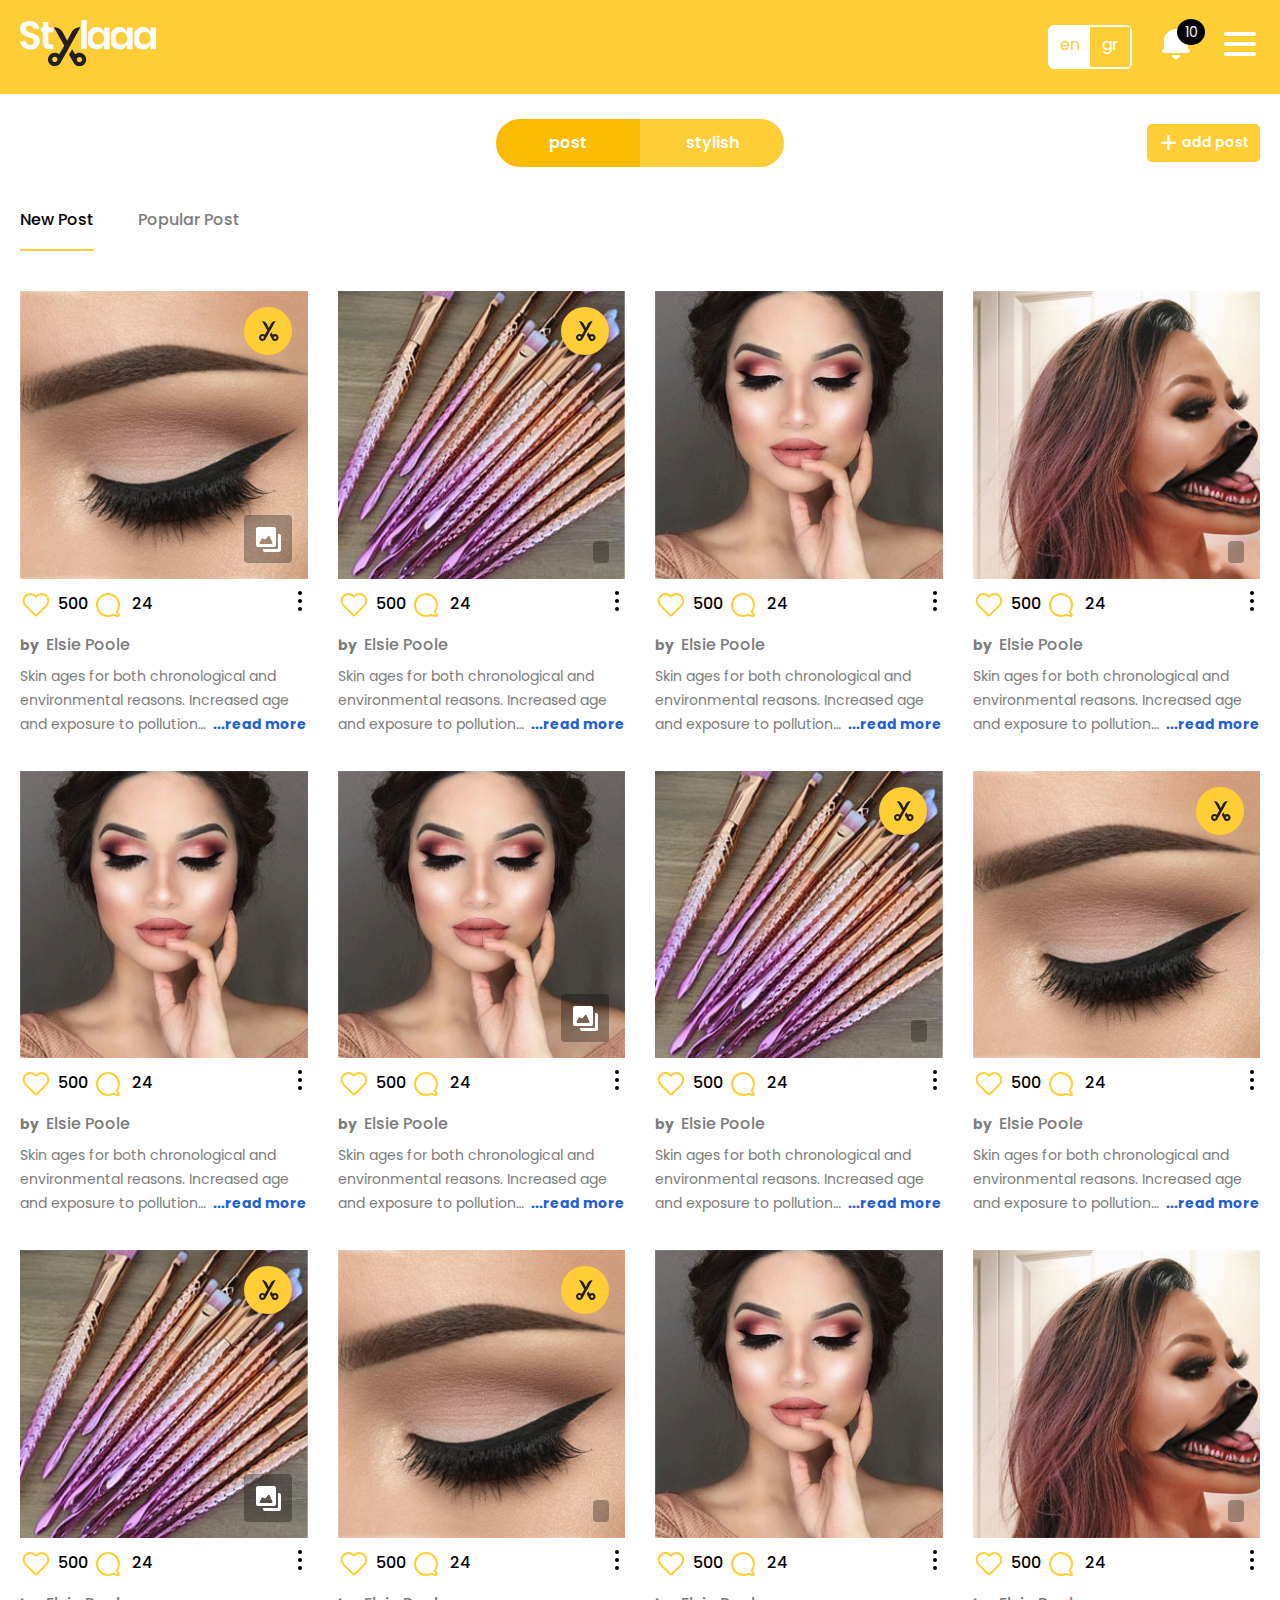
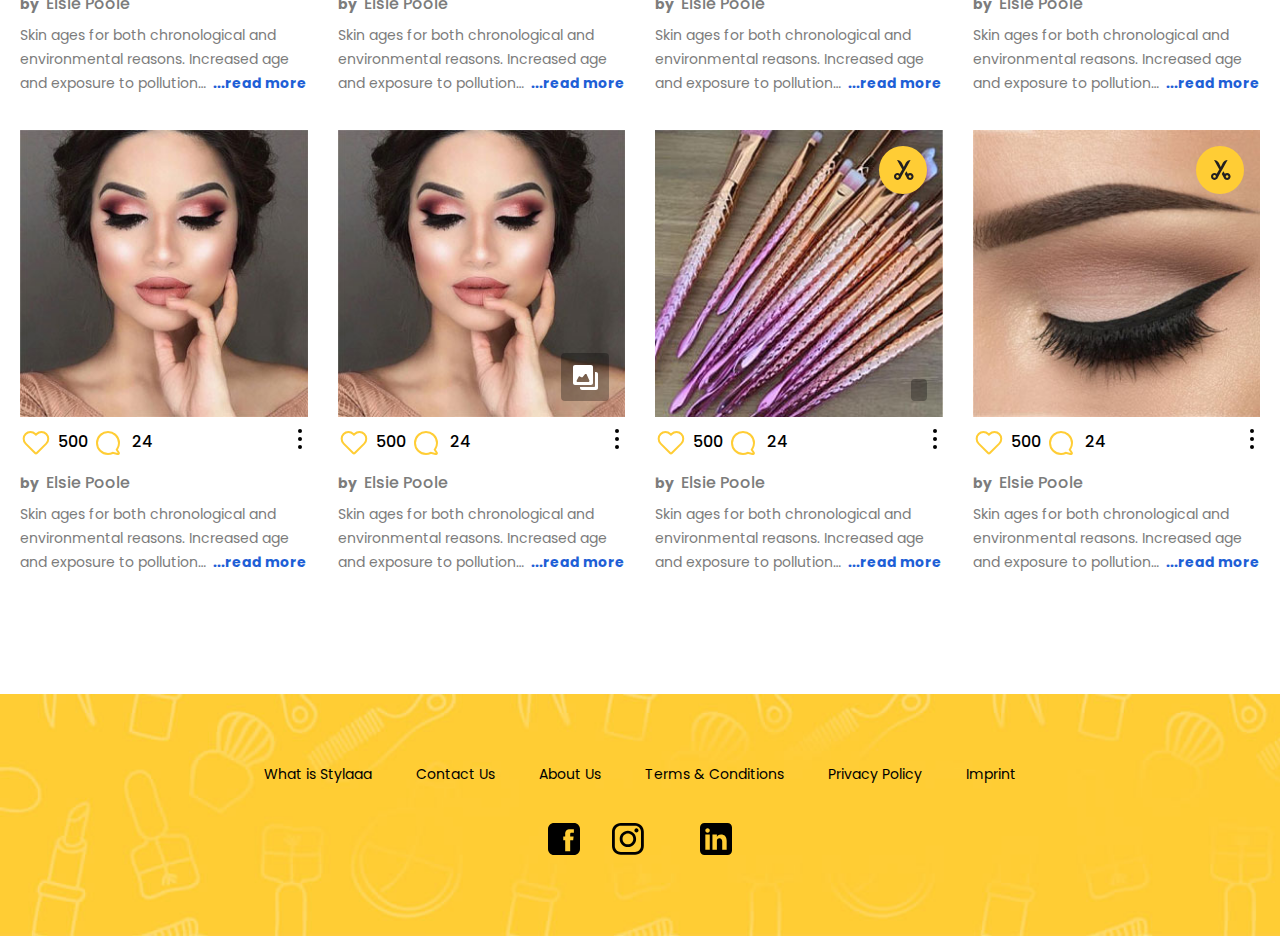
==== index.html @ 51ba3d13 "Add files via upload" ====
<!DOCTYPE html>
<html lang="en">
<head>
    <meta charset="UTF-8">
    <meta name="viewport" content="width=device-width, initial-scale=1.0">
    <link rel="icon" type="text/css" href="images/favicon.ico">
    <title>stylaa</title>
    <link rel="stylesheet" href="css/style.css">
</head>
<body>
    <!--header-section----------start -->
    <section class="header-section container">
        <div class="row">
            <div class="table">
                    <div class="logo">
                        <a href="" title="logo"><img src="images/logo.svg" alt=""/></a>
                    </div>
                <div class="header-center">
                    <a class="sh" href="javascript:void(0)" title="search"><img src="images/search.svg" alt=""></a>
                    <div class="header-hide">
                        <div class="search-hide">
                            <input  type="text" placeholder="beard">
                            <input class="click" type="submit" value="">
                            <a id="hide" href="javascript:void(0)"  title="close-white"><img src="images/close-white.svg" alt=""></a>
                             
                            <div class="header-popup">
                                <div class="header-space">
                                    <div class="table">
                                        <div class="table-cell">
                                            <div class="choose-service">
                                                <span>Choose Service</span>
                                            </div>
                                            <div class="check-box">
                                                <input type="checkbox" name="" id="face">
                                                <label id="face">face</label>
                                            </div> 
                                            <div class="check-box">
                                                <input type="checkbox" name="" id="hair">
                                                <label id="hair">hair</label>
                                            </div>
                                            <div class="check-box">
                                                <input type="checkbox" name="" id="hand">
                                                <label id="hand">hand</label>
                                            </div>
                                            <div class="check-box">
                                                <input type="checkbox" name="" id="fit">
                                                <label id="fit">fit</label>
                                            </div>
                                            <div class="check-box">
                                                <input type="checkbox" name="" id="body">
                                                <label id="body">body</label>
                                            </div>
                                        </div>
                                        <div class="table-cell">
                                            <div class="choice-btn">
                                                <a href="#" title="choice-btn">choice-btn</a>
                                            </div>
                                        </div>
                                    </div>
                                </div>
                                <div class="popup-tabing">
                                    <ul>
                                        <li><a href="#post" title="Posts">Posts</a></li>
                                        <li><a href="#style" title="Stylist">Stylist</a></li>
                                        <li><a href="#hastag" title="Hashtag">Hashtag</a></li>
                                    </ul>
                                </div>
                                <div class="post-tab">
                                    <div class="tabs">
                                        <div id="post" class="tab-content">
                                            <div class="post-box">
                                                <div class="post-bg">
                                                    <div class="table">
                                                        <div class="table-cell">
                                                            <img src="images/ps1.jpg" alt="">
                                                        </div>
                                                        <div class="table-cell">
                                                            <p>Skin ages for both chronological and environmental reasons. Increased age and exposure to pollution… <a title="view more">view more</a></p>
                                                            <h4>by <a>Elsie Poole</a></h4>
                                                        </div>
                                                    </div>
                                                </div>
                                                <div class="post-bg">
                                                    <div class="table">
                                                        <div class="table-cell">
                                                            <img src="images/ps2.jpg" alt="">
                                                        </div>
                                                        <div class="table-cell">
                                                            <p>Skin ages for both chronological and environmental reasons. Increased age and exposure to pollution… <a title="view more">view more</a></p>
                                                            <h4>by <a>Elsie Poole</a></h4>
                                                        </div>
                                                    </div>
                                                </div>
                                                <div class="post-bg">
                                                    <div class="table">
                                                        <div class="table-cell">
                                                            <img src="images/ps3.jpg" alt="">
                                                        </div>
                                                        <div class="table-cell">
                                                            <p>Skin ages for both chronological and environmental reasons. Increased age and exposure to pollution… <a title="view more">view more</a></p>
                                                            <h4>by <a>Elsie Poole</a></h4>
                                                        </div>
                                                    </div>
                                                </div>
                                                <div class="post-bg">
                                                    <div class="table">
                                                        <div class="table-cell">
                                                            <img src="images/ps4.jpg" alt="">
                                                        </div>
                                                        <div class="table-cell">
                                                            <p>Skin ages for both chronological and environmental reasons. Increased age and exposure to pollution… <a title="view more">view more</a></p>
                                                            <h4>by <a>Elsie Poole</a></h4>
                                                        </div>
                                                    </div>
                                                </div>
                                            </div>
                                        </div>
                                        <div id="style" class="tab-content">
                                            <div class="style-section">
                                                <div class="style-box">
                                                    <div class="table">
                                                        <div class="style-box-img">
                                                            <img src="images/mp1.png" alt="">
                                                        </div>
                                                        <div class="style-box-content">
                                                            <h5>Alta Curtis</h5>
                                                            <a href="#" title="@alta_cut">@alta_cut</a>
                                                        </div>
                                                    </div>
                                                </div>
                                                <div class="style-box">
                                                    <div class="table">
                                                        <div class="style-box-img">
                                                            <img src="images/mp1.png" alt="">
                                                        </div>
                                                        <div class="style-box-content">
                                                            <h5>Alta Curtis</h5>
                                                            <a href="#" title="@alta_cut">@alta_cut</a>
                                                        </div>
                                                    </div>
                                                </div>
                                                <div class="style-box">
                                                    <div class="table">
                                                        <div class="style-box-img">
                                                            <img src="images/mp1.png" alt="">
                                                        </div>
                                                        <div class="style-box-content">
                                                            <h5>Alta Curtis</h5>
                                                            <a href="#" title="@alta_cut">@alta_cut</a>
                                                        </div>
                                                    </div>
                                                </div>
                                                <div class="style-box">
                                                    <div class="table">
                                                        <div class="style-box-img">
                                                            <img src="images/mp1.png" alt="">
                                                        </div>
                                                        <div class="style-box-content">
                                                            <h5>Alta Curtis</h5>
                                                            <a href="#" title="@alta_cut">@alta_cut</a>
                                                        </div>
                                                    </div>
                                                </div>
                                                <div class="style-box">
                                                    <div class="table">
                                                        <div class="style-box-img">
                                                            <img src="images/mp1.png" alt="">
                                                        </div>
                                                        <div class="style-box-content">
                                                            <h5>Alta Curtis</h5>
                                                            <a href="#" title="@alta_cut">@alta_cut</a>
                                                        </div>
                                                    </div>
                                                </div>
                                            </div>
                                        </div>
                                        <div id="hastag" class="tab-content">
                                            <div class="hasteg-section">
                                                <div class="hastag-box">
                                                    <div class="table">
                                                        <div class="hastag-box-img">
                                                            <div class="hastag-border">
                                                                <div class="width">
                                                                    <img src="images/hastag.svg" alt="">
                                                                </div>
                                                            </div>
                                                        </div>
                                                        <div class="hastag-box-content">
                                                            <h5>#Beardlove</h5>
                                                            <h6>5875 Posts</h6>
                                                        </div>
                                                    </div>
                                                </div>
                                                <div class="hastag-box">
                                                    <div class="table">
                                                        <div class="hastag-box-img">
                                                            <div class="hastag-border">
                                                                <div class="width">
                                                                    <img src="images/hastag.svg" alt="">
                                                                </div>
                                                            </div>
                                                        </div>
                                                        <div class="hastag-box-content">
                                                            <h5>#Beardlove</h5>
                                                            <h6>5875 Posts</h6>
                                                        </div>
                                                    </div>
                                                </div>
                                                <div class="hastag-box">
                                                    <div class="table">
                                                        <div class="hastag-box-img">
                                                            <div class="hastag-border">
                                                                <div class="width">
                                                                    <img src="images/hastag.svg" alt="">
                                                                </div>
                                                            </div>
                                                        </div>
                                                        <div class="hastag-box-content">
                                                            <h5>#Beardlove</h5>
                                                            <h6>5875 Posts</h6>
                                                        </div>
                                                    </div>
                                                </div>
                                                <div class="hastag-box">
                                                    <div class="table">
                                                        <div class="hastag-box-img">
                                                            <div class="hastag-border">
                                                                <div class="width">
                                                                    <img src="images/hastag.svg" alt="">
                                                                </div>
                                                            </div>
                                                        </div>
                                                        <div class="hastag-box-content">
                                                            <h5>#Beardlove</h5>
                                                            <h6>5875 Posts</h6>
                                                        </div>
                                                    </div>
                                                </div>
                                                <div class="hastag-box">
                                                    <div class="table">
                                                        <div class="hastag-box-img">
                                                            <div class="hastag-border">
                                                                <div class="width">
                                                                    <img src="images/hastag.svg" alt="">
                                                                </div>
                                                            </div>
                                                        </div>
                                                        <div class="hastag-box-content">
                                                            <h5>#Beardlove</h5>
                                                            <h6>5875 Posts</h6>
                                                        </div>
                                                    </div>
                                                </div>
                                            </div>
                                        </div>
                                    </div>
                                </div>
                            </div>
                      

                    </div>
                </div>  
                 </div>
                <div class="header-right">
                    <div class="header-right-menu">
                        <ul>
                            <li><a href="#" title="en">en</a></li>
                            <li><a href="#" title="gr">gr</a></li>
                        </ul>
                    </div>
                    <div class="header-right-top">
                        <a href="#" title=""><img src="images/notification.svg" alt="">
                            <div class="notification">
                                <span>10</span>
                            </div>
                        </a>
                        <div class="notification-down">
                            <div class="notification-full">
                                <div class="table">
                                    <div class="table-cell">
                                        <div class="notification-bottom">
                                            <div class="table">
                                                <div class="table-cell">
                                                    <img src="images/mp1.png" alt="">
                                                </div>
                                                <div class="table-cell">
                                                    <p> <strong>anwarbenny</strong> started following you</p>
                                                    <h6>Yesterday</h6>
                                                </div>
                                            </div>
                                        </div>
                                    </div>
                                    <div class="table-cell left">
                                        <div class="btn">
                                            <a href="#" title="follow">follow</a>
                                        </div>
                                    </div>
                                </div>
                            </div>
                            <div class="notification-full">
                                <div class="table">
                                    <div class="table-cell">
                                        <div class="notification-bottom">
                                            <div class="table">
                                                <div class="table-cell">
                                                    <img src="images/mp2.png" alt="">
                                                </div>
                                                <div class="table-cell">
                                                    <p> <strong>KDennis</strong> started following you</p>
                                                    <h6>06 Apr 2018</h6>
                                                </div>
                                            </div>
                                        </div>
                                    </div>
                                    <div class="table-cell left">
                                        <img src="images/noty.jpg" alt="">
                                    </div>
                                </div>
                            </div>
                            <div class="notification-full">
                                <div class="table">
                                    <div class="table-cell">
                                        <div class="notification-bottom">
                                            <div class="table">
                                                <div class="table-cell">
                                                    <img src="images/mp1.png" alt="">
                                                </div>
                                                <div class="table-cell">
                                                    <p> <strong>jamesd </strong> started following you</p>
                                                    <h6>Yesterday</h6>
                                                </div>
                                            </div>
                                        </div>
                                    </div>
                                    <div class="table-cell left">
                                        <img src="images/noty.jpg" alt="">
                                    </div>
                                </div>
                            </div>
                            <div class="notification-full">
                                <div class="table">
                                    <div class="table-cell">
                                        <div class="notification-bottom">
                                            <div class="table">
                                                <div class="table-cell">
                                                    <img src="images/mp2.png" alt="">
                                                </div>
                                                <div class="table-cell">
                                                    <p> <strong>illeana</strong> started following you</p>
                                                    <h6>06 Apr 2018</h6>
                                                </div>
                                            </div>
                                        </div>
                                    </div>
                                    <div class="table-cell left">
                                        <div class="btn-following">
                                            <a href="#" title="following">following</a>
                                        </div>
                                    </div>
                                </div>
                            </div>
                            <div class="notification-full">
                                <div class="table">
                                    <div class="table-cell">
                                        <div class="notification-bottom">
                                            <div class="table">
                                                <div class="table-cell">
                                                    <img src="images/mp1.png" alt="">
                                                </div>
                                                <div class="table-cell">
                                                    <p> <strong>anwarbenny</strong> started following you</p>
                                                    <h6>Yesterday</h6>
                                                </div>
                                            </div>
                                        </div>
                                    </div>
                                    <div class="table-cell left">
                                        <div class="btn-following">
                                            <a class="rate" href="#" title="70%">70%</a>
                                        </div>
                                    </div>
                                </div>
                            </div>
                            <div class="notification-full">
                                <div class="table">
                                    <div class="table-cell">
                                        <div class="notification-bottom">
                                            <div class="table">
                                                <div class="table-cell">
                                                    <img src="images/mp1.png" alt="">
                                                </div>
                                                <div class="table-cell">
                                                    <p> <strong>anwarbenny</strong> started following you</p>
                                                    <h6>Yesterday</h6>
                                                </div>
                                            </div>
                                        </div>
                                    </div>
                                    <div class="table-cell left">
                                        <div class="btn-following">
                                            <a href="#" title="following">following</a>
                                        </div>
                                    </div>
                                </div>
                            </div>
                            <div class="notification-full">
                                <div class="table">
                                    <div class="table-cell">
                                        <div class="notification-bottom">
                                            <div class="table">
                                                <div class="table-cell">
                                                    <img src="images/mp1.png" alt="">
                                                </div>
                                                <div class="table-cell">
                                                    <p> <strong>anwarbenny</strong> started following you</p>
                                                    <h6>Yesterday</h6>
                                                </div>
                                            </div>
                                        </div>
                                    </div>
                                    <div class="table-cell left">
                                        <div class="btn-following">
                                            <a href="#" title="following">following</a>
                                        </div>
                                    </div>
                                </div>
                            </div>
                        </div>
                    </div>
                    <div class="header-right-bottom">
                        <a class="open" href="javascript:void(0)" title=""><img src="images/menu.svg" alt=""></a>
                        <div class="heder-right-menu">
                            <div class="max-menu">
                                <div class="mex-menu-sub">
                                    <a class="close" href="javascript:void(0)" title="close"><img src="images/close.svg" alt=""></a>
                                </div>
                                <div class="middle-sub-menu">
                                    <div class="middle-navigation">
                                        <ul>
                                            <li><a href="#" title="Home">Home</a></li>
                                            <li><a href="post.html" title="My Profile">My Profile</a></li>
                                            <li><a href="#" title="Logout">Logout</a></li>
                                        </ul>
                                    </div>
                                    <div class="middle-sub-loga">
                                        <a href="#" title="icon"><img src="images/facebook.svg" alt=""></a>
                                        <a href="#" title="icon"><img src="images/instagram.svg" alt=""></a>
                                        <a href="#" title="icon"><img src="images/youtube.svg" alt=""></a>
                                        <a href="#" title="icon"><img src="images/linkedin.svg" alt=""></a>
                                    </div>
                                </div>
                            </div>
                        </div>
                    </div>
                </div>
            </div>
        </div>
    </section>
    <!--header-section----------end -->

  <!--middle-section----------start -->
<section class="middle-section container">
    <div class="row">
        <div class="middle-top">
            <div class="middle-top-btn">
                <ul>
                    <li class="active"><a href="#middle1" title="post">post</a></li>
                    <li><a href="#middle2" title="stylish">stylish</a></li>
                </ul>
            </div>
            <div class="middle-top-right">
                <a href="javascript:void(0)" title="add post">add post</a>
            </div>
        </div>
        <div class="progess-1">
            <div id="middle1" class="tabcontent-1">
                <div class="middle-bottom">
                    <div class="middle-tab">
                        <ul>
                            <li class="active"><a href="#tab1" title="New Post">New Post</a></li>
                            <li><a href="#tab2" title="Popular Post">Popular Post</a></li>
                        </ul>
                    </div>
                </div>
                <div class="middle-box">
                    <div class="middle-mrg">
                        <div class="tabs">
                            <div id="tab1" class="first-tab">
                                <div class="middle-bg">
                                    <div class="middle-img">
                                        <img src="images/ps1.jpg" alt="">
                                        <a class="cut" href="#"><img src="images/logo-icon.svg" alt=""></a>
                                        <a class="cut-bottom" href="#"><img src="images/image.svg" alt=""></a>
                                    </div>
                                    <div class="middle-content">
                                        <a class="heart-left" href="#" title="500">500</a>
                                        <a class="heart-left2" href="#" title="24">24</a>
                                        <div class="more-link">
                                            <img src="images/more.svg" alt="">
                                            <div class="more-link-hide">
                                                <a href="#" title="edit">edit</a>
                                                <a href="#" title="delete">delete</a>
                                            </div>
                                        </div>
                                        <div class="middle-end">
                                            <h6>by <a href="#" title="Elsie Poole">Elsie Poole</a></h6>
                                            <div class="my-class">
                                                <div class="add-read-more show-less-content">
                                                    <p>Skin ages for both chronological and environmental reasons. Increased age and exposure to pollution…
                                                        <span class="second-section">
                                                            remaining essentially unchanged. It was popularised in the 1960s with the release of Letraset  Lorem Ipsum</span>
                                                            <span class="read-more" title="Click to Show More"> ...read more</span>
                                                            <span class="read-less" title="Click to Show Less"> read less</span>
                                                    </p>
                                                </div>
                                            </div>
                                        </div>
                                    </div>
                                </div>
                                <div class="middle-bg">
                                    <div class="middle-img">
                                        <img src="images/ps2.jpg" alt="">
                                        <a class="cut" href="#"><img src="images/logo-icon.svg" alt=""></a>
                                        <a class="cut-bottom" href="#"><img src="images/video.svg" alt=""></a>
                                    </div>
                                    <div class="middle-content">
                                        <a class="heart-left" href="#" title="500">500</a>
                                        <a class="heart-left2" href="#" title="24">24</a>
                                        <div class="more-link">
                                            <img src="images/more.svg" alt="">
                                            <div class="more-link-hide">
                                                <a href="#" title="edit">edit</a>
                                                <a href="#" title="delete">delete</a>
                                            </div>
                                        </div>
                                        <div class="middle-end">
                                            <h6>by <a href="#" title="Elsie Poole">Elsie Poole</a></h6>
                                            <div class="my-class">
                                                <div class="add-read-more show-less-content">
                                                    <p>Skin ages for both chronological and environmental reasons. Increased age and exposure to pollution…
                                                        <span class="second-section">
                                                            remaining essentially unchanged. It was popularised in the 1960s with the release of Letraset  Lorem Ipsum</span>
                                                            <span class="read-more" title="Click to Show More"> ...read more</span>
                                                            <span class="read-less" title="Click to Show Less"> read less</span>
                                                    </p>
                                                </div>
                                            </div>
                                        </div>
                                    </div>
                                </div>
                                <div class="middle-bg">
                                    <div class="middle-img">
                                        <img src="images/ps3.jpg" alt="">
                                    </div>
                                    <div class="middle-content">
                                        <a class="heart-left" href="#" title="500">500</a>
                                        <a class="heart-left2" href="#" title="24">24</a>
                                        <div class="more-link">
                                            <img src="images/more.svg" alt="">
                                            <div class="more-link-hide">
                                                <a href="#" title="edit">edit</a>
                                                <a href="#" title="delete">delete</a>
                                            </div>
                                        </div>
                                        <div class="middle-end">
                                            <h6>by <a href="#" title="Elsie Poole">Elsie Poole</a></h6>
                                            <div class="my-class">
                                                <div class="add-read-more show-less-content">
                                                    <p>Skin ages for both chronological and environmental reasons. Increased age and exposure to pollution…
                                                        <span class="second-section">
                                                            remaining essentially unchanged. It was popularised in the 1960s with the release of Letraset  Lorem Ipsum</span>
                                                            <span class="read-more" title="Click to Show More"> ...read more</span>
                                                            <span class="read-less" title="Click to Show Less"> read less</span>
                                                    </p>
                                                </div>
                                            </div>
                                        </div>
                                    </div>
                                </div>
                                <div class="middle-bg">
                                    <div class="middle-img">
                                        <img src="images/ps4.jpg" alt="">
                                        <a class="cut-bottom" href="#"><img src="images/video.svg" alt=""></a>
                                    </div>
                                    <div class="middle-content">
                                        <a class="heart-left" href="#" title="500">500</a>
                                        <a class="heart-left2" href="#" title="24">24</a>
                                        <div class="more-link">
                                            <img src="images/more.svg" alt="">
                                            <div class="more-link-hide">
                                                <a href="#" title="edit">edit</a>
                                                <a href="#" title="delete">delete</a>
                                            </div>
                                        </div>
                                        <div class="middle-end">
                                            <h6>by <a href="#" title="Elsie Poole">Elsie Poole</a></h6>
                                            <div class="my-class">
                                                <div class="add-read-more show-less-content">
                                                    <p>Skin ages for both chronological and environmental reasons. Increased age and exposure to pollution…
                                                        <span class="second-section">
                                                            remaining essentially unchanged. It was popularised in the 1960s with the release of Letraset  Lorem Ipsum</span>
                                                            <span class="read-more" title="Click to Show More"> ...read more</span>
                                                            <span class="read-less" title="Click to Show Less"> read less</span>
                                                    </p>
                                                </div>
                                            </div>
                                        </div>
                                    </div>
                                </div>
                                <div class="middle-bg">
                                    <div class="middle-img">
                                        <img src="images/ps3.jpg" alt="">
                                    </div>
                                    <div class="middle-content">
                                        <a class="heart-left" href="#" title="500">500</a>
                                        <a class="heart-left2" href="#" title="24">24</a>
                                        <div class="more-link">
                                            <img src="images/more.svg" alt="">
                                            <div class="more-link-hide">
                                                <a href="#" title="edit">edit</a>
                                                <a href="#" title="delete">delete</a>
                                            </div>
                                        </div>
                                        <div class="middle-end">
                                            <h6>by <a href="#" title="Elsie Poole">Elsie Poole</a></h6>
                                            <div class="my-class">
                                                <div class="add-read-more show-less-content">
                                                    <p>Skin ages for both chronological and environmental reasons. Increased age and exposure to pollution…
                                                        <span class="second-section">
                                                            remaining essentially unchanged. It was popularised in the 1960s with the release of Letraset  Lorem Ipsum</span>
                                                            <span class="read-more" title="Click to Show More"> ...read more</span>
                                                            <span class="read-less" title="Click to Show Less"> read less</span>
                                                    </p>
                                                </div>
                                            </div>
                                        </div>
                                    </div>
                                </div>
                                <div class="middle-bg">
                                    <div class="middle-img">
                                        <img src="images/ps3.jpg" alt="">
                                        <a class="cut-bottom" href="#"><img src="images/image.svg" alt=""></a>
                                    </div>
                                    <div class="middle-content">
                                        <a class="heart-left" href="#" title="500">500</a>
                                        <a class="heart-left2" href="#" title="24">24</a>
                                        <div class="more-link">
                                            <img src="images/more.svg" alt="">
                                            <div class="more-link-hide">
                                                <a href="#" title="edit">edit</a>
                                                <a href="#" title="delete">delete</a>
                                            </div>
                                        </div>
                                        <div class="middle-end">
                                            <h6>by <a href="#" title="Elsie Poole">Elsie Poole</a></h6>
                                            <div class="my-class">
                                                <div class="add-read-more show-less-content">
                                                    <p>Skin ages for both chronological and environmental reasons. Increased age and exposure to pollution…
                                                        <span class="second-section">
                                                            remaining essentially unchanged. It was popularised in the 1960s with the release of Letraset  Lorem Ipsum</span>
                                                            <span class="read-more" title="Click to Show More"> ...read more</span>
                                                            <span class="read-less" title="Click to Show Less"> read less</span>
                                                    </p>
                                                </div>
                                            </div>
                                        </div>
                                    </div>
                                </div>
                                <div class="middle-bg">
                                    <div class="middle-img">
                                        <img src="images/ps2.jpg" alt="">
                                        <a class="cut" href="#"><img src="images/logo-icon.svg" alt=""></a>
                                        <a class="cut-bottom" href="#"><img src="images/video.svg" alt=""></a>
                                    </div>
                                    <div class="middle-content">
                                        <a class="heart-left" href="#" title="500">500</a>
                                        <a class="heart-left2" href="#" title="24">24</a>
                                        <div class="more-link">
                                            <img src="images/more.svg" alt="">
                                            <div class="more-link-hide">
                                                <a href="#" title="edit">edit</a>
                                                <a href="#" title="delete">delete</a>
                                            </div>
                                        </div>
                                        <div class="middle-end">
                                            <h6>by <a href="#" title="Elsie Poole">Elsie Poole</a></h6>
                                            <div class="my-class">
                                                <div class="add-read-more show-less-content">
                                                    <p>Skin ages for both chronological and environmental reasons. Increased age and exposure to pollution…
                                                        <span class="second-section">
                                                            remaining essentially unchanged. It was popularised in the 1960s with the release of Letraset  Lorem Ipsum</span>
                                                            <span class="read-more" title="Click to Show More"> ...read more</span>
                                                            <span class="read-less" title="Click to Show Less"> read less</span>
                                                    </p>
                                                </div>
                                            </div>
                                        </div>
                                    </div>
                                </div>
                                <div class="middle-bg">
                                    <div class="middle-img">
                                        <img src="images/ps1.jpg" alt="">
                                        <a class="cut" href="#"><img src="images/logo-icon.svg" alt=""></a>
                                    </div>
                                    <div class="middle-content">
                                        <a class="heart-left" href="#" title="500">500</a>
                                        <a class="heart-left2" href="#" title="24">24</a>
                                        <div class="more-link">
                                            <img src="images/more.svg" alt="">
                                            <div class="more-link-hide">
                                                <a href="#" title="edit">edit</a>
                                                <a href="#" title="delete">delete</a>
                                            </div>
                                        </div>
                                        <div class="middle-end">
                                            <h6>by <a href="#" title="Elsie Poole">Elsie Poole</a></h6>
                                            <div class="my-class">
                                                <div class="add-read-more show-less-content">
                                                    <p>Skin ages for both chronological and environmental reasons. Increased age and exposure to pollution…
                                                        <span class="second-section">
                                                            remaining essentially unchanged. It was popularised in the 1960s with the release of Letraset  Lorem Ipsum</span>
                                                            <span class="read-more" title="Click to Show More"> ...read more</span>
                                                            <span class="read-less" title="Click to Show Less"> read less</span>
                                                    </p>
                                                </div>
                                            </div>
                                        </div>
                                    </div>
                                </div>
                            </div>
                            <div id="tab2" class="first-tab">
                                <div class="middle-bg">
                                    <div class="middle-img">
                                        <img src="images/ps2.jpg" alt="">
                                        <a class="cut" href="#"><img src="images/logo-icon.svg" alt=""></a>
                                        <a class="cut-bottom" href="#"><img src="images/image.svg" alt=""></a>
                                    </div>
                                    <div class="middle-content">
                                        <a class="heart-left" href="#" title="500">500</a>
                                        <a class="heart-left2" href="#" title="24">24</a>
                                        <div class="more-link">
                                            <img src="images/more.svg" alt="">
                                            <div class="more-link-hide">
                                                <a href="#" title="edit">edit</a>
                                                <a href="#" title="delete">delete</a>
                                            </div>
                                        </div>
                                        <div class="middle-end">
                                            <h6>by <a href="#" title="Elsie Poole">Elsie Poole</a></h6>
                                            <div class="my-class">
                                                <div class="add-read-more show-less-content">
                                                    <p>Skin ages for both chronological and environmental reasons. Increased age and exposure to pollution…
                                                        <span class="second-section">
                                                            remaining essentially unchanged. It was popularised in the 1960s with the release of Letraset  Lorem Ipsum</span>
                                                            <span class="read-more" title="Click to Show More"> ...read more</span>
                                                            <span class="read-less" title="Click to Show Less"> read less</span>
                                                    </p>
                                                </div>
                                            </div>
                                        </div>
                                    </div>
                                </div>
                                <div class="middle-bg">
                                    <div class="middle-img">
                                        <img src="images/ps1.jpg" alt="">
                                        <a class="cut" href="#"><img src="images/logo-icon.svg" alt=""></a>
                                        <a class="cut-bottom" href="#"><img src="images/video.svg" alt=""></a>
                                    </div>
                                    <div class="middle-content">
                                        <a class="heart-left" href="#" title="500">500</a>
                                        <a class="heart-left2" href="#" title="24">24</a>
                                        <div class="more-link">
                                            <img src="images/more.svg" alt="">
                                            <div class="more-link-hide">
                                                <a href="#" title="edit">edit</a>
                                                <a href="#" title="delete">delete</a>
                                            </div>
                                        </div>
                                        <div class="middle-end">
                                            <h6>by <a href="#" title="Elsie Poole">Elsie Poole</a></h6>
                                            <div class="my-class">
                                                <div class="add-read-more show-less-content">
                                                    <p>Skin ages for both chronological and environmental reasons. Increased age and exposure to pollution…
                                                        <span class="second-section">
                                                            remaining essentially unchanged. It was popularised in the 1960s with the release of Letraset  Lorem Ipsum</span>
                                                            <span class="read-more" title="Click to Show More"> ...read more</span>
                                                            <span class="read-less" title="Click to Show Less"> read less</span>
                                                    </p>
                                                </div>
                                            </div>
                                        </div>
                                    </div>
                                </div>
                                <div class="middle-bg">
                                    <div class="middle-img">
                                        <img src="images/ps3.jpg" alt="">
                                    </div>
                                    <div class="middle-content">
                                        <a class="heart-left" href="#" title="500">500</a>
                                        <a class="heart-left2" href="#" title="24">24</a>
                                        <div class="more-link">
                                            <img src="images/more.svg" alt="">
                                            <div class="more-link-hide">
                                                <a href="#" title="edit">edit</a>
                                                <a href="#" title="delete">delete</a>
                                            </div>
                                        </div>
                                        <div class="middle-end">
                                            <h6>by <a href="#" title="Elsie Poole">Elsie Poole</a></h6>
                                            <div class="my-class">
                                                <div class="add-read-more show-less-content">
                                                    <p>Skin ages for both chronological and environmental reasons. Increased age and exposure to pollution…
                                                        <span class="second-section">
                                                            remaining essentially unchanged. It was popularised in the 1960s with the release of Letraset  Lorem Ipsum</span>
                                                            <span class="read-more" title="Click to Show More"> ...read more</span>
                                                            <span class="read-less" title="Click to Show Less"> read less</span>
                                                    </p>
                                                </div>
                                            </div>
                                        </div>
                                    </div>
                                </div>
                                <div class="middle-bg">
                                    <div class="middle-img">
                                        <img src="images/ps4.jpg" alt="">
                                        <a class="cut-bottom" href="#"><img src="images/video.svg" alt=""></a>
                                    </div>
                                    <div class="middle-content">
                                        <a class="heart-left" href="#" title="500">500</a>
                                        <a class="heart-left2" href="#" title="24">24</a>
                                        <div class="more-link">
                                            <img src="images/more.svg" alt="">
                                            <div class="more-link-hide">
                                                <a href="#" title="edit">edit</a>
                                                <a href="#" title="delete">delete</a>
                                            </div>
                                        </div>
                                        <div class="middle-end">
                                            <h6>by <a href="#" title="Elsie Poole">Elsie Poole</a></h6>
                                            <div class="my-class">
                                                <div class="add-read-more show-less-content">
                                                    <p>Skin ages for both chronological and environmental reasons. Increased age and exposure to pollution…
                                                        <span class="second-section">
                                                            remaining essentially unchanged. It was popularised in the 1960s with the release of Letraset  Lorem Ipsum</span>
                                                            <span class="read-more" title="Click to Show More"> ...read more</span>
                                                            <span class="read-less" title="Click to Show Less"> read less</span>
                                                    </p>
                                                </div>
                                            </div>
                                        </div>
                                    </div>
                                </div>
                                <div class="middle-bg">
                                    <div class="middle-img">
                                        <img src="images/ps3.jpg" alt="">
                                    </div>
                                    <div class="middle-content">
                                        <a class="heart-left" href="#" title="500">500</a>
                                        <a class="heart-left2" href="#" title="24">24</a>
                                        <div class="more-link">
                                            <img src="images/more.svg" alt="">
                                            <div class="more-link-hide">
                                                <a href="#" title="edit">edit</a>
                                                <a href="#" title="delete">delete</a>
                                            </div>
                                        </div>
                                        <div class="middle-end">
                                            <h6>by <a href="#" title="Elsie Poole">Elsie Poole</a></h6>
                                            <div class="my-class">
                                                <div class="add-read-more show-less-content">
                                                    <p>Skin ages for both chronological and environmental reasons. Increased age and exposure to pollution…
                                                        <span class="second-section">
                                                            remaining essentially unchanged. It was popularised in the 1960s with the release of Letraset  Lorem Ipsum</span>
                                                            <span class="read-more" title="Click to Show More"> ...read more</span>
                                                            <span class="read-less" title="Click to Show Less"> read less</span>
                                                    </p>
                                                </div>
                                            </div>
                                        </div>
                                    </div>
                                </div>
                                <div class="middle-bg">
                                    <div class="middle-img">
                                        <img src="images/ps3.jpg" alt="">
                                        <a class="cut-bottom" href="#"><img src="images/image.svg" alt=""></a>
                                    </div>
                                    <div class="middle-content">
                                        <a class="heart-left" href="#" title="500">500</a>
                                        <a class="heart-left2" href="#" title="24">24</a>
                                        <div class="more-link">
                                            <img src="images/more.svg" alt="">
                                            <div class="more-link-hide">
                                                <a href="#" title="edit">edit</a>
                                                <a href="#" title="delete">delete</a>
                                            </div>
                                        </div>
                                        <div class="middle-end">
                                            <h6>by <a href="#" title="Elsie Poole">Elsie Poole</a></h6>
                                            <div class="my-class">
                                                <div class="add-read-more show-less-content">
                                                    <p>Skin ages for both chronological and environmental reasons. Increased age and exposure to pollution…
                                                        <span class="second-section">
                                                            remaining essentially unchanged. It was popularised in the 1960s with the release of Letraset  Lorem Ipsum</span>
                                                            <span class="read-more" title="Click to Show More"> ...read more</span>
                                                            <span class="read-less" title="Click to Show Less"> read less</span>
                                                    </p>
                                                </div>
                                            </div>
                                        </div>
                                    </div>
                                </div>
                                <div class="middle-bg">
                                    <div class="middle-img">
                                        <img src="images/ps2.jpg" alt="">
                                        <a class="cut" href="#"><img src="images/logo-icon.svg" alt=""></a>
                                        <a class="cut-bottom" href="#"><img src="images/video.svg" alt=""></a>
                                    </div>
                                    <div class="middle-content">
                                        <a class="heart-left" href="#" title="500">500</a>
                                        <a class="heart-left2" href="#" title="24">24</a>
                                        <div class="more-link">
                                            <img src="images/more.svg" alt="">
                                            <div class="more-link-hide">
                                                <a href="#" title="edit">edit</a>
                                                <a href="#" title="delete">delete</a>
                                            </div>
                                        </div>
                                        <div class="middle-end">
                                            <h6>by <a href="#" title="Elsie Poole">Elsie Poole</a></h6>
                                            <div class="my-class">
                                                <div class="add-read-more show-less-content">
                                                    <p>Skin ages for both chronological and environmental reasons. Increased age and exposure to pollution…
                                                        <span class="second-section">
                                                            remaining essentially unchanged. It was popularised in the 1960s with the release of Letraset  Lorem Ipsum</span>
                                                            <span class="read-more" title="Click to Show More"> ...read more</span>
                                                            <span class="read-less" title="Click to Show Less"> read less</span>
                                                    </p>
                                                </div>
                                            </div>
                                        </div>
                                    </div>
                                </div>
                                <div class="middle-bg">
                                    <div class="middle-img">
                                        <img src="images/ps1.jpg" alt="">
                                        <a class="cut" href="#"><img src="images/logo-icon.svg" alt=""></a>
                                    </div>
                                    <div class="middle-content">
                                        <a class="heart-left" href="#" title="500">500</a>
                                        <a class="heart-left2" href="#" title="24">24</a>
                                        <div class="more-link">
                                            <img src="images/more.svg" alt="">
                                            <div class="more-link-hide">
                                                <a href="#" title="edit">edit</a>
                                                <a href="#" title="delete">delete</a>
                                            </div>
                                        </div>
                                        <div class="middle-end">
                                            <h6>by <a href="#" title="Elsie Poole">Elsie Poole</a></h6>
                                            <div class="my-class">
                                                <div class="add-read-more show-less-content">
                                                    <p>Skin ages for both chronological and environmental reasons. Increased age and exposure to pollution…
                                                        <span class="second-section">
                                                            remaining essentially unchanged. It was popularised in the 1960s with the release of Letraset  Lorem Ipsum</span>
                                                            <span class="read-more" title="Click to Show More"> ...read more</span>
                                                            <span class="read-less" title="Click to Show Less"> read less</span>
                                                    </p>
                                                </div>
                                            </div>
                                        </div>
                                    </div>
                                </div>
                            </div>
                        </div>
                    </div>
                </div>
            </div>
            <div id="middle2" class="tabcontent-1">
                <div class="pie-full">
                    <div class="pie-mrg">
                        <div class="pie-bg">
                            <div class="pie-padding">
                                <div class="cardfront">
                                    <div class="year">
                                        <span>2+ yrs</span>
                                    </div>
                                    <div class="piechart easyPieChart" data-percent="69" >
                                        <div class="pie-image">
                                            <img src="images/profile1.png" alt="">
                                        </div>
                                        <div class="Increased">
                                            <span>69</span>%
                                        </div>
                                       
                                    </div>
                                    <div class="pie-content">
                                        <h3>Adelaide Santiago</h3>
                                        <a href="#" title="@alta_cut">@alta_cut</a>
                                    </div>
                                    <div class="pie-t">
                                        <div class="pie-table">
                                            <div class="pie-left table-cell">
                                                <a href="#" title="follow">follow</a>
                                            </div>
                                            <div class="pie-right table-cell">
                                                <a class="pie-i flip-btn" href="#" title=""></a>
                                            </div>
                                        </div>
                                    </div>
                                </div>
                                 <div class="cardback">
                                    <div class="back">
                                          <a class="close" href="javascript:void(0)" title="close"><img src="images/close.svg" alt=""></a>
                                    </div>
                                    <div class="card-content">
                                        <h4>Matthew Meyer</h4>
                                        <a href="" title="@alta_cut">@alta_cut</a>
                                    </div>
                                    <div class="message-section">
                                        <label>Message</label>
                                        <textarea placeholder="Write your message"></textarea>
                                    </div>
                                    <a class="send" href="" title="send">send</a>
                                </div>
                            </div>
                        </div>
                        <div class="pie-bg">
                            <div class="pie-padding">
                                <div class="cardfront">
                                    <div class="year">
                                        <span>2+ yrs</span>
                                    </div>
                                    <div class="piechart easyPieChart" data-percent="90">
                                        <div class="pie-image">
                                            <img src="images/profile2.png" alt="">
                                        </div>
                                        <div class="Increased">
                                            <span>90</span>%
                                        </div>
                                        <canvas width="250" height="250"></canvas>
                                    </div>
                                    <div class="pie-content">
                                        <h3>Adelaide Santiago</h3>
                                        <a href="#" title="@alta_cut">@alta_cut</a>
                                    </div>
                                    <div class="pie-t">
                                        <div class="pie-table">
                                            <div class="pie-left table-cell">
                                                <a href="#" title="follow">follow</a>
                                            </div>
                                            <div class="pie-right table-cell">
                                                <a class="pie-i flip-btn" href="#" title=""></a>
                                            </div>
                                        </div>
                                    </div>
                                </div>
                                 <div class="cardback">
                                    <div class="back">
                                          <a class="close" href="javascript:void(0)" title="close"><img src="images/close.svg" alt=""></a>
                                    </div>
                                    <div class="card-content">
                                        <h4>Matthew Meyer</h4>
                                        <a href="" title="@alta_cut">@alta_cut</a>
                                    </div>
                                    <div class="message-section">
                                        <label>Message</label>
                                        <textarea placeholder="Write your message"></textarea>
                                    </div>
                                    <a class="send" href="" title="send">send</a>
                                </div>
                            </div>
                        </div>
                        <div class="pie-bg">
                            <div class="pie-padding">
                                <div class="cardfront">
                                    <div class="year">
                                        <span>2+ yrs</span>
                                    </div>
                                    <div class="piechart easyPieChart" data-percent="60">
                                        <div class="pie-image">
                                            <img src="images/profile1.png" alt="">
                                        </div>
                                        <div class="Increased">
                                            <span>60</span>%
                                        </div>
                                        <canvas width="250" height="250"></canvas>
                                    </div>
                                    <div class="pie-content">
                                        <h3>Adelaide Santiago</h3>
                                        <a href="#" title="@alta_cut">@alta_cut</a>
                                    </div>
                                    <div class="pie-t">
                                        <div class="pie-table">
                                            <div class="pie-left table-cell">
                                                <a href="#" title="follow">follow</a>
                                            </div>
                                            <div class="pie-right table-cell">
                                                <a class="pie-i flip-btn" href="#" title=""></a>
                                            </div>
                                        </div>
                                    </div>
                                </div>
                                 <div class="cardback">
                                    <div class="back">
                                          <a class="close" href="javascript:void(0)" title="close"><img src="images/close.svg" alt=""></a>
                                    </div>
                                    <div class="card-content">
                                        <h4>Matthew Meyer</h4>
                                        <a href="" title="@alta_cut">@alta_cut</a>
                                    </div>
                                    <div class="message-section">
                                        <label>Message</label>
                                        <textarea placeholder="Write your message"></textarea>
                                    </div>
                                    <a class="send" href="" title="send">send</a>
                                </div>
                            </div>
                        </div>
                        <div class="pie-bg">
                            <div class="pie-padding">
                                <div class="cardfront">
                                    <div class="year">
                                        <span>2+ yrs</span>
                                    </div>
                                    <div class="piechart easyPieChart" data-percent="50">
                                        <div class="pie-image">
                                            <img src="images/profile1.png" alt="">
                                        </div>
                                        <div class="Increased">
                                            <span>50</span>%
                                        </div>
                                        <canvas width="250" height="250"></canvas>
                                    </div>
                                    <div class="pie-content">
                                        <h3>Adelaide Santiago</h3>
                                        <a href="#" title="@alta_cut">@alta_cut</a>
                                    </div>
                                    <div class="pie-t">
                                        <div class="pie-table">
                                            <div class="pie-left table-cell">
                                                <a href="#" title="follow">follow</a>
                                            </div>
                                            <div class="pie-right table-cell">
                                                <a class="pie-i flip-btn" href="#" title=""></a>
                                            </div>
                                        </div>
                                    </div>
                                </div>
                                 <div class="cardback">
                                    <div class="back">
                                          <a class="close" href="javascript:void(0)" title="close"><img src="images/close.svg" alt=""></a>
                                    </div>
                                    <div class="card-content">
                                        <h4>Matthew Meyer</h4>
                                        <a href="" title="@alta_cut">@alta_cut</a>
                                    </div>
                                    <div class="message-section">
                                        <label>Message</label>
                                        <textarea placeholder="Write your message"></textarea>
                                    </div>
                                    <a class="send" href="" title="send">send</a>
                                </div>
                            </div>
                        </div>
                        <div class="pie-bg">
                            <div class="pie-padding">
                                <div class="cardfront">
                                    <div class="year">
                                        <span>2+ yrs</span>
                                    </div>
                                    <div class="piechart easyPieChart" data-percent="69">
                                        <div class="pie-image">
                                            <img src="images/profile2.png" alt="">
                                        </div>
                                        <div class="Increased">
                                            <span>69</span>%
                                        </div>
                                        <canvas width="250" height="250"></canvas>
                                    </div>
                                    <div class="pie-content">
                                        <h3>Adelaide Santiago</h3>
                                        <a href="#" title="@alta_cut">@alta_cut</a>
                                    </div>
                                    <div class="pie-t">
                                        <div class="pie-table">
                                            <div class="pie-left table-cell">
                                                <a href="#" title="follow">follow</a>
                                            </div>
                                            <div class="pie-right table-cell">
                                                <a class="pie-i flip-btn" href="#" title=""></a>
                                            </div>
                                        </div>
                                    </div>
                                </div>
                                 <div class="cardback">
                                    <div class="back">
                                          <a class="close" href="javascript:void(0)" title="close"><img src="images/close.svg" alt=""></a>
                                    </div>
                                    <div class="card-content">
                                        <h4>Matthew Meyer</h4>
                                        <a href="" title="@alta_cut">@alta_cut</a>
                                    </div>
                                    <div class="message-section">
                                        <label>Message</label>
                                        <textarea placeholder="Write your message"></textarea>
                                    </div>
                                    <a class="send" href="" title="send">send</a>
                                </div>
                            </div>
                        </div>
                        <div class="pie-bg">
                            <div class="pie-padding">
                                <div class="cardfront">
                                    <div class="year">
                                        <span>2+ yrs</span>
                                    </div>
                                    <div class="piechart easyPieChart" data-percent="90">
                                        <div class="pie-image">
                                            <img src="images/profile2.png" alt="">
                                        </div>
                                        <div class="Increased">
                                            <span>90</span>%
                                        </div>
                                        <canvas width="250" height="250"></canvas>
                                    </div>
                                    <div class="pie-content">
                                        <h3>Adelaide Santiago</h3>
                                        <a href="#" title="@alta_cut">@alta_cut</a>
                                    </div>
                                    <div class="pie-t">
                                        <div class="pie-table">
                                            <div class="pie-left table-cell">
                                                <a href="#" title="follow">follow</a>
                                            </div>
                                            <div class="pie-right table-cell">
                                                <a class="pie-i flip-btn" href="#" title=""></a>
                                            </div>
                                        </div>
                                    </div>
                                </div>
                                 <div class="cardback">
                                    <div class="back">
                                          <a class="close" href="javascript:void(0)" title="close"><img src="images/close.svg" alt=""></a>
                                    </div>
                                    <div class="card-content">
                                        <h4>Matthew Meyer</h4>
                                        <a href="" title="@alta_cut">@alta_cut</a>
                                    </div>
                                    <div class="message-section">
                                        <label>Message</label>
                                        <textarea placeholder="Write your message"></textarea>
                                    </div>
                                    <a class="send" href="" title="send">send</a>
                                </div>
                            </div>
                        </div>
                        <div class="pie-bg">
                            <div class="pie-padding">
                                <div class="cardfront">
                                    <div class="year">
                                        <span>2+ yrs</span>
                                    </div>
                                    <div class="piechart easyPieChart" data-percent="60">
                                        <div class="pie-image">
                                            <img src="images/profile1.png" alt="">
                                        </div>
                                        <div class="Increased">
                                            <span>60</span>%
                                        </div>
                                        <canvas width="250" height="250"></canvas>
                                    </div>
                                    <div class="pie-content">
                                        <h3>Adelaide Santiago</h3>
                                        <a href="#" title="@alta_cut">@alta_cut</a>
                                    </div>
                                    <div class="pie-t">
                                        <div class="pie-table">
                                            <div class="pie-left table-cell">
                                                <a href="#" title="follow">follow</a>
                                            </div>
                                            <div class="pie-right table-cell">
                                                <a class="pie-i flip-btn" href="#" title=""></a>
                                            </div>
                                        </div>
                                    </div>
                                </div>
                                 <div class="cardback">
                                    <div class="back">
                                          <a class="close" href="javascript:void(0)" title="close"><img src="images/close.svg" alt=""></a>
                                    </div>
                                    <div class="card-content">
                                        <h4>Matthew Meyer</h4>
                                        <a href="" title="@alta_cut">@alta_cut</a>
                                    </div>
                                    <div class="message-section">
                                        <label>Message</label>
                                        <textarea placeholder="Write your message"></textarea>
                                    </div>
                                    <a class="send" href="" title="send">send</a>
                                </div>
                            </div>
                        </div>
                        <div class="pie-bg">
                            <div class="pie-padding">
                                <div class="cardfront">
                                    <div class="year">
                                        <span>2+ yrs</span>
                                    </div>
                                    <div class="piechart easyPieChart" data-percent="50">
                                        <div class="pie-image">
                                            <img src="images/profile2.png" alt="">
                                        </div>
                                        <div class="Increased">
                                            <span>50</span>%
                                        </div>
                                      
                                    </div>
                                    <div class="pie-content">
                                        <h3>Adelaide Santiago</h3>
                                        <a href="#" title="@alta_cut">@alta_cut</a>
                                    </div>
                                    <div class="pie-t">
                                        <div class="pie-table">
                                            <div class="pie-left table-cell">
                                                <a href="#" title="follow">follow</a>
                                            </div>
                                            <div class="pie-right table-cell">
                                                <a class="pie-i flip-btn" href="javascript:void(0)" title=""></a>
                                            </div>
                                        </div>
                                    </div>
                                </div>
                                <div class="cardback">
                                    <div class="back">
                                          <a class="close" href="javascript:void(0)" title="close"><img src="images/close.svg" alt=""></a>
                                    </div>
                                    <div class="card-content">
                                        <h4>Matthew Meyer</h4>
                                        <a href="" title="@alta_cut">@alta_cut</a>
                                    </div>
                                    <div class="message-section">
                                        <label>Message</label>
                                        <textarea placeholder="Write your message"></textarea>
                                    </div>
                                    <a class="send" href="" title="send">send</a>
                                </div>
                            </div>
                        </div>
                    </div>
                </div>
            </div>
        </div>
    </div>
</section>
  <!--middle-section----------end -->



  <!--footer-section----------end -->
  <footer class="footer-section container"> 
    <div class="row">
        <div class="footer-links">
            <ul>
                <li><a href="#" title="What is Stylaaa">What is Stylaaa</a></li>
                <li><a href="#" title="Contact Us">Contact Us</a></li>
                <li><a href="#" title="About Us">About Us</a></li>
                <li><a href="#" title="Terms & Conditions">Terms & Conditions</a></li>
                <li><a href="#" title="Privacy Policy">Privacy Policy</a></li>
                <li><a href="#" title="Imprint">Imprint</a></li>
            </ul>
        </div>
        <div class="footer-icon">
            <a href="#" title="icon"><img src="images/facebook.svg" alt=""></a>
            <a href="#" title="icon"><img src="images/instagram.svg" alt=""></a>
            <a href="#" title="icon"><img src="images/youtube.svg" alt=""></a>
            <a href="#" title="icon"><img src="images/linkedin.svg" alt=""></a>
        </div>
    </div>
  </footer>
   <!--footer-section----------end -->


<!-- -----post--hide----section -->

<div class="post-hide">
    <div class="post-sub-hide">
        <div class="post-btn">
            <h3>Add Post</h3>
            <a href="javascript:void(0)" title=""><img src="images/close.svg"></a>
        </div>
        <div class="post-tabing">
            <ul>
                <li class="active"><a href="#upload" title="upload">upload</a></li>
                <li><a href="#crop" title="crop">crop</a></li>
                <li><a href="#discription" title="discription">discription</a></li>
            </ul>
        </div>
        <div class="tabing">
            <div class="tabs">
                <div id="upload" class="tab-content">
                    <div class="post-bottom">
                        <div class="repeat">
                            <div class="table">
                                <div class="post-img">
                                    <img src="images/ps1.jpg" alt="">
                                </div>
                                <div class="table-cell">
                                    <div class="post-content">
                                       <h4>Uploaded</h4>
                                       <a href="" title="remove">remove</a>
                                    </div>
                                    <div class="post-process">
                                        <span style="width: 100%"></span>
                                        <p>100%</p>
                                    </div>
                                </div>
                            </div>
                        </div>
                        <div class="repeat">
                            <div class="table">
                                <div class="post-img">
                                    <img src="images/ps2.jpg" alt="">
                                </div>
                                <div class="table-cell">
                                    <div class="post-content">
                                       <h4>Uploadind...</h4>
                                       <a href="" class="cancel" style="color: #1e5fd6" title="cancel">cancel</a>
                                    </div>
                                    <div class="post-process">
                                        <span style="width: 60%"></span>
                                        <p>60%</p>
                                    </div>
                                </div>
                            </div>
                        </div>
                        <div class="repeat">
                            <div class="table">
                                <div class="post-img">
                                    <img src="images/ps3.jpg" alt="">
                                </div>
                                <div class="table-cell">
                                    <div class="post-content">
                                       <h4>Uploading...</h4>
                                       <a href="" class="cancel" style="color: #1e5fd6" title="cancel">cancel</a>
                                    </div>
                                    <div class="post-process">
                                        <span style="width: 80%"></span>
                                        <p>80%</p>
                                    </div>
                                </div>
                            </div>
                        </div>
                        <div class="repeat">
                            <div class="table">
                                <div class="post-img">
                                    <img src="images/ps1.jpg" alt="">
                                </div>
                                <div class="table-cell">
                                    <div class="post-content">
                                       <h4>Uploaded</h4>
                                       <a href="" title="remove">remove</a>
                                    </div>
                                    <div class="post-process">
                                        <span style="width: 100%"></span>
                                        <p>100%</p>
                                    </div>
                                </div>
                            </div>
                        </div>
                        <div class="repeat">
                           <h5>+ Add new file
                                <input type="file" name="">
                            </h5>
                        </div>
                        <div class="repeat-btn">
                           <a href="" title="Next">Next</a>
                        </div>
                    </div>
                </div>
                <div id="crop" class="tab-content">
                    <div class="crop-section">
                        <div class="crop-image">
                            <div class="img-c"><img width="50" src="images/ps1.jpg" alt=""></div>
                            <div class="img-c"><img width="50" src="images/ps2.jpg" alt=""></div>
                            <div class="img-c"><img width="50" src="images/ps3.jpg" alt=""></div>
                            <div class="img-c"><img width="50" src="images/ps4.jpg" alt=""></div>
                        </div>
                        <div class="canvas">
                            <div class="crop-box"></div>
                        </div>
                        <div class="canvas-upload">
                            <div class="canvas-text">
                                <p>upload photo/video</p>
                                <input type="file" name="">
                            </div>
                            <div class="canvas-btn">
                                <a href="" title="next">next</a>
                            </div>
                        </div>
                    </div>
                </div>
                <div id="discription" class="tab-content">
                    <div class="discription-fom">
                        <div class="discription-box">
                            <label>Description</label>
                            <div class="border">
                                <textarea>write for post here</textarea>
                            </div>
                        </div>
                         <div class="discription-box">
                            <label>Hashtags</label>
                            <div class="border">
                                <input type="text" name="" placeholder="Type Here">
                            </div>
                        </div>
                         <div class="discription-box">
                            <label>Select Service</label>
                            <div class="check-box-2">
                                <div class="check-bg">
                                    <input type="checkbox" name="" id="face">
                                    <label id="face">face</label>
                                </div>
                                <div class="check-bg">
                                    <input type="checkbox" name="" id="hair">
                                    <label id="hair">hair</label>
                                </div>
                                <div class="check-bg">
                                    <input type="checkbox" name="" id="hand">
                                    <label id="hand">hand</label>
                                </div>
                                <div class="check-bg">
                                    <input type="checkbox" name="" id="fit">
                                    <label id="fit">fit</label>
                                </div>
                                <div class="check-bg">
                                    <input type="checkbox" name="" id="body">
                                    <label id="body">body</label>
                                </div>
                            </div>
                        </div>
                         <div class="discription-box">
                            <div class="check-btn">
                                <a href="" title="next">next</a>
                                <a href="" title="cancel">cancel</a>
                            </div>
                        </div>
                    </div>
                </div>
            </div>
        </div>
    </div>
</div>









    

 <script type="text/javascript" src="js/jquery-3.7.1.js"></script>
 <script type="text/javascript" src="js/jquery.easy-pie-chart.js"></script>
    <script type="text/javascript" src="js/custom.js"></script>
   
</body>
</html>
---- css/style.css ----
@import url('https://fonts.googleapis.com/css?family=Poppins:100,200,300,400,500,600,700&subset=devanagari,latin-ext');

*{
    box-sizing: border-box;
    margin: 0;
    padding: 0;
}


body{
    background: #fff;
    margin: 0;
    font-family: 'Poppins', sans-serif;
}
h1,h2,h3,h4,h5,h6{
    margin: 0;
    padding: 0;
}
span{
    margin: 0;
    padding: 0;
}
a{
    text-decoration: none;
    display: inline-block;
}
ul,ol{
    list-style: none;
}
img{
    max-width: 100%;
}
.container{
    float: left;
    width: 100%;
    padding-left: 20px;
    padding-right: 20px;
}
.row{
    max-width: 1360px;
    margin: 0 auto;
}
.table{
    display: table;
    table-layout: fixed;
    width: 100%;
    height: 100%;
}
.table-cell{
    display: table-cell;
    vertical-align: middle;
}

/* ----header-section-----start--- */
.header-section{
    background: #ffcd35;
    padding-top: 20px;
    padding-bottom: 20px;
    position: relative;
}
.logo{
    display: table-cell;
    vertical-align: middle;
    text-align: left;
    width: 136px;
}
.header-center{
    display: table-cell;
    vertical-align: middle;
    text-align: center;
    padding: 0 10px;
}
.header-right{
    display: table-cell;
    vertical-align: middle;
    text-align: right;
    width: 213px;
}
.header-right-menu{
    display: inline-block;
    vertical-align: middle;
    padding-right: 20px;
}
.header-right-menu ul{
    float: left;
    width: 100%;
    border: 2px solid #fff;
    border-radius: 6px;
}
.header-right-menu ul li{
    float: left;
}
.header-right-menu ul li a{
    width: 40px;
    height: 40px;
    text-align: center;
    font-size: 16px;
    line-height: 35px;
    background: #ffcd35;
    color: #fff;
}
.header-right-menu ul li:first-child a{
    background: #fff;
    color: #ffcd35;
}
.header-right-top{
    display: inline-block;
    vertical-align: middle;
}
.header-right-bottom{
    display: inline-block;
    vertical-align: middle;
    padding-left: 20px;
}

.header-hide{
    max-width: 666px;
    margin: 0 auto;
    position: relative;
}
.header-hide .search-hide{
    position: relative;
    max-width: 666px;
    margin: 0 auto;
     display: none;
}

.search-hide input {
    background: none;
   
    border: 0;
    height: 60px;
    width: 100%;
    color: #fff;
}
.search-hide input[type="text"], input[type="submit"]:focus {
    outline: none;
}
.search-hide input[type="text"]{
    padding-left: 60px;
    border-radius: 10px;
    background: #f2b90a;
    font-size: 20px;
    line-height: 22px;
    color: #fff;
    max-width: 666px;
    width: 100%;
    display: inline-block;
    padding-right: 20px;
}
.search-hide input[type="submit"]{
    background-image: url(../images/search.svg);
    background-repeat: no-repeat;
    background-position: center;
    text-indent: -999em;
    border: 0;
    position: absolute;
    left: 9px;
    width: 40px;
    height: 40px;
    top: 50%;
    transform: translate(0, -50%);
}

a#hide{
    position: absolute;
    top: 50%;
    right: 10px;
    transform: translatey(-50%);
    line-height: 1px;
    display: none;
}
.header-popup{
    position: absolute;
    left: 0;
    right: 0;
    max-width: 666px;
    z-index: 10;
     display: none; 
    background: #fff;
}
.header-space{
    float: left;
    width: 100%;
    padding: 30px 24px;
}
.header-space .table .table-cell:first-child{
    width: auto;
    text-align: left;
}
.header-popup .header-space .table .table-cell:first-child{
    width: auto;
}
.header-space .table .table-cell:last-child{
    width: 160px;
    text-align: right;
}
.header-space span{
    color: #545454;
    font-size: 12px;
    line-height: 14px;
}
.check-box{
    float: left;
    position: relative;
    width: 90px;
}
.search-hide input{
    background: none;
    border: 0;
    height: 60px;
    width: 100%;
    color: #fff;
}
.search-hide input::placeholder{
    color: #fff;
}
.check-box input[type="checkbox"]{
    position: absolute;
    top: 0;
    left: 0;
    right: 0;
    bottom: 0;
    opacity: 0;
}
.check-box input[type="checkbox"]{
    height: auto;
}
.check-box  input[type="checkbox"] + label:before{
    background: url(../images/checkbox.svg) no-repeat;
    content: "";
    display: inline-block;
    width: 20px;
    height: 20px;
    vertical-align: middle;
    padding-right: 8px;
}
.check-box input[type="checkbox"]:checked + label:before{
    background: url(../images/checkbox-active.svg) no-repeat;
}
.choice-btn a{
    color: #fff;
    background: #ffcd35;
    width: 100%;
    padding: 9px;
    border-radius: 4px;
    font-size: 20px;
    text-align: center;
    max-width: 152px;
}


.popup-tabing{
    float: left;
    width: 100%;
}
.popup-tabing ul li {
    display: inline-block;
    padding: 0 18px;
}
.popup-tabing ul li a {
    padding-bottom: 15px;
    border-bottom: 1px solid transparent;
    color: #7c7c7c;
    font-size: 16px;
    line-height: 18px;
}
.popup-tabing ul li.active a {
    border-bottom: 2px solid #ffcd35;
    color: #000;
}

.post-box {
    float: left;
    width: 100%;
    padding-top: 25px;
    padding-bottom: 25px;
}
.post-bg {
    float: left;
    width: 100%;
    margin-top: 45px;
}
.post-bg:first-child {
    margin-top: 0;
}
.post-box .post-bg .table .table-cell:first-child {
    width: 80px;
    text-align: left;
}
.post-bg .table .table-cell:last-child {
    text-align: left;
}
.post-bg .table .table-cell:last-child {
    width: auto;
    padding-left: 15px;
}
.post-bg p {
    font-size: 14px;
    line-height: 24px;
    color: #7c7c7c;
}
.post-bg p a {
    color: #1e5fd6;
}
.post-bg h4 {
    color: #7c7c7c;
}
.post-bg h4 a {
    font-size: 16px;
    line-height: 18px;
    text-decoration: underline;
    color: #000;
}

.style-section {
    float: left;
    width: 100%;
    padding-top: 25px;
    padding-bottom: 25px;
}
.style-box, .hastag-box {
    float: left;
    width: 100%;
    margin-top: 32px;
}
.style-box-img{
    display: table-cell;
    vertical-align: middle;
    width: 40px;
    text-align: left;
}
.style-box-content{
    display: table-cell;
    vertical-align: middle;
    width: auto;
    text-align: left;
    padding-left: 15px;
}
.hasteg-section {
    float: left;
    width: 100%;
    padding-top: 25px;
    padding-bottom: 25px;
}
.hastag-box-img{
    display: table-cell;
    vertical-align: middle;
    width: 50px;
}
.hastag-box-content{
    display: table-cell;
    vertical-align: middle;
    width: auto;
    text-align: left;
    padding-left: 15px;
}
.hastag-border {
    width: 48px;
    height: 48px;
    border: 1px solid black;
    display: flex;
    align-items: center;
    border-radius: 100%;
    text-align: center;
}
.width {
    margin: 0 auto;
    line-height: 1px;
}
.hastag-box h5 {
    font-size: 16px;
    line-height: 18px;
    color: #000;
}
.hastag-box h6 {
    color: #545454;
    font-size: 12px;
    line-height: 16px;
    margin-top: 6px;
}
/* ------header-section------right-top--- */
.header-right-top a {
    position: relative;
}
.header-right-top .notification {
    position: absolute;
}
.notification {
    width: 28px;
    height: 26px;
    padding: 5px;
    display: inline-block;
    font-size: 14px;
    line-height: 16px;
    background: #000;
    text-align: center;
    border-radius: 100%;
    top: -5px;
    right: -9px;
}
.notification span {
    color: #fff;
}

.notification-down {
    max-width: 500px;
    position: absolute;
    background-color: #fff;
    padding: 30px 20px;
    right: 65px;
    border-radius: 6px;
    margin-top: 4px;
    display: none;
    z-index: 11;
}

.notification-full {
    float: left;
    width: 100%;
    padding-top: 40px;
}
.notification-full:first-child {
    padding-top: 0;
}
.header-section .table .table-cell:first-child {
    width: 136px;
    text-align: left;
}
.notification-bottom .table .table-cell:first-child {
    width: 45px;
    text-align: left;
}
.notification-bottom .table .table-cell:last-child {
    text-align: left;
    padding-left: 12px;
    width: auto;
}
.notification-down p {
    font-size: 16px;
    line-height: 18px;
}
.notification-down h6 {
    font-size: 12px;
    line-height: 14px;
    color: #7c7c7c;
    margin-top: 5px;
}

.notification-full .table .table-cell.left:last-child {
    width: 75px;
    text-align: right;
}
.notification-down .btn {
    float: left;
    width: 100%;
}
.notification-down .btn a {
    background: #ffcd35;
    display: inline-block;
    width: 100px;
    width: 100%;
    color: #fff;
    text-align: center;
    padding: 10px;
    border-radius: 5px;
}
.btn-following a {
    background: none;
    color: #545454;
}
.btn-following .rate {
    font-size: 20px;
    line-height: 22px;
    color: #fff;
    padding: 10px 4px;
    background: #ffcd35;
    font-weight: 600;
    border-radius: 5px;
}


/* ------header-section-bottom------ */
.heder-right-menu {
    position: fixed;
    top: 0;
    right: -50%;
    bottom: 0;
    width: 50%;
    z-index: 3;
}
.max-menu {
    position: relative;
    float: left;
    width: 100%;
    background: #fff;
    padding: 100px 20px 50px;
    height: 100%;
}
.mex-menu-sub {
    position: absolute;
    right: 30px;
    top: 50px;
}
.middle-sub-menu {
    float: left;
    width: 100%;
    height: 100%;
    display: flex;
    align-items: center;
    height: 100%;
    text-align: center;
    flex-direction: column;
}
.middle-navigation {
    width: 100%;
}
.middle-navigation ul li {
    margin-top: 30px;
}
.middle-navigation ul li:first-child {
    margin-top: 0;
}
.middle-navigation ul li a {
    font-size: 33px;
    line-height: 36px;
    color: #000;
}
.middle-sub-loga {
    margin-top: 50px;
}
.middle-sub-loga a {
    margin: 0 10px;
}
.middle-navigation ul li a:hover {
    color: #ffcd35;
}
/* ------header-section------end---- */

/* ------middle-section------start---- */
.middle-section{
    padding-top: 25px;
    padding-bottom: 120px;
    text-align: center;
}
.middle-top{
    display: flex;
    align-items: center;
    width: 100%;
    position: relative;
}
.middle-top-btn{
    display: inline-block;
    max-width: 288px;
    width: 100%;
    margin: 0 auto;
}
.middle-top-btn ul li {
    float: left;
    width: 50%;
}
.middle-top-btn li.active a {
    background: #fabc00;
}
.middle-top-btn a {
    font-size: 16px;
    line-height: 18px;
    background: #ffcd35;
    padding: 15px;
    float: left;
    width: 100%;
    color: #fff;
    font-weight: 600;
    border-radius: 0 50px 50px 0;
}
.middle-top-btn ul li:first-child a {
    border-radius: 50px 0 0 50px;
}

.middle-top-right {
    position: absolute;
    right: 0;
}
.middle-top-right a {
    background: #ffcd35;
    padding: 10px 12px;
    border-radius: 5px;
    padding-right: 10px;
    font-size: 14px;
    line-height: 16px;
    color: #fff;
    font-weight: 600;
}
.middle-top-right a:hover{
    background: #f2b90a;
}
.middle-top-right a:before {
    content: "+";
    font-size: 28px;
    font-weight: 400;
    vertical-align: middle;
    color: #fff;
    margin-right: 5px;
}
.cut-bottom:hover {
    background: rgba(0, 0, 0, 0.6);
}

div#tab1 {
    display: flex;
    flex-flow: row wrap;
}
.middle-tab {
    text-align: left;
}
.middle-tab ul li {
    display: inline-block;
    padding-right: 40px;
}
.middle-tab ul li a {
    padding-bottom: 20px;
    color: #7c7c7c;
    font-size: 16px;
    line-height: 18px;
    font-weight: 500;
}
.middle-tab .active a {
    border-bottom: 2px solid #ffcd35;
    color: #000;
}

.middle-bottom {
    float: left;
    width: 100%;
    padding-top: 40px;
    padding-bottom: 40px;
}
.middle-box {
    float: left;
    width: 100%;
}
.middle-mrg {
    margin: -35px -15px 0;
    display: flex;
    flex-flow: row wrap;
}
.middle-bg {
    float: left;
    width: 25%;
    padding: 35px 15px 0;
}
.middle-img {
    position: relative;
    line-height: 1px;
}
.middle-img img {
    width: 100%;
}
.cut {
    position: absolute;
    right: 16px;
    top: 16px;
}
.cut-bottom {
    border-radius: 4px;
    background: rgba(0, 0, 0, 0.3);
    padding: 8px 8px;
    position: absolute;
    bottom: 16px;
    right: 16px;
}
.middle-content {
    text-align: left;
    margin-top: 10px;
}
.middle-content a {
    font-size: 16px;
    line-height: 18px;
    color: #000;
    font-weight: 500;
}
.heart-left:before {
    content: "";
    display: inline-block;
    background: url(../images/normal.svg) no-repeat;
    width: 32px;
    height: 32px;
    vertical-align: middle;
    margin-right: 6px;
}
.middle-content a {
    font-size: 16px;
    line-height: 18px;
    color: #000;
    font-weight: 500;
}
.heart-left2:before {
    content: "";
    background: url(../images/chet.svg) no-repeat;
    width: 32px;
    height: 32px;
    background-size: 100%;
    display: inline-block;
    vertical-align: middle;
    margin-right: 8px;
}
.more-link {
    float: right;
    position: relative;
}
.more-link-hide {
    width: 114px;
    position: absolute;
    background: #fff;
    right: 0;
    padding: 10px;
    z-index: 3;
    display: none;
    border-radius: 5px;
}
.more-link-hide a {
    display: block;
    padding-top: 15px;
}
.middle-end {
    text-align: left;
    float: left;
    width: 100%;
    margin-top: 15px;
}
.middle-end h6 {
    font-size: 14px;
    line-height: 18px;
    color: #7c7c7c;
}
.middle-end h6 a {
    padding-left: 4px;
    color: #7c7c7c;
}
.middle-end p {
    margin-top: 10px;
    font-size: 14px;
    line-height: 24px;
    color: #7c7c7c;
}
.add-read-more.show-less-content .second-section, .add-read-more.show-less-content .read-less {
    display: none;
}

.add-read-more .read-more, .add-read-more .read-less {
    font-weight: bold;
    margin-left: 2px;
    color: #1e5fd6;
    cursor: pointer;
}
/* -----------middle2--------- */
.pie-full {
    float: left;
    width: 100%;
    padding-top: 40px;
}
.pie-mrg {
    margin: -30px -15px 0;
}
.pie-bg {
    float: left;
    width: 25%;
    padding: 30px 15px 0;
}
.pie-padding {
    padding: 20px 20px 30px;
    background: #fff;
    float: left;
    width: 100%;
    border: 1px solid #f2f2f2;
    -webkit-transition: all 0.2s ease-in 0s;
    position: relative;
    text-align: center;
}
.pie-padding.flip .cardfront{
    transform: rotateY(180deg);
}
.pie-padding.flip .cardback{
    transform: rotateY(0deg);
}
.cardfront {
    backface-visibility: hidden;
    -webkit-backface-visibility: hidden;
    z-index: 6;
    transition: all 0.6s ease-in 0s;
    -webkit-transition: all 0.6s ease-in 0s;
    -ms-transition: all 0.6s ease-in 0s;
}
.cardback{
    transform: rotateY(-180deg);

}
.back{
    position: absolute;
    right: 15px;
    top: 15px;
}
.card-content h4{
    font-size: 21px;
    line-height: 27px;
    color: #000;
}
.card-content a{
    color: #545454;
    font-size: 16px;
    line-height: 18px;
    margin-top: 5px;
}
.message-section{
    margin-top: 30px;
    float: left;
    width: 100%;
}
.message-section label{
    color: #7c7c7c;
    margin-bottom: 10px;
    font-size: 16px;
    line-height: 18px;
    display: inline-block;
}
.message-section textarea{
    height: 114px;
    padding: 15px;
    color: #7c7c7c;
    border: 1px solid #dcdcdc;
    resize: none;
    width: 100%;
}
.send{
    background: #ffcd35;
    padding: 0 5px;
    font-size: 14px;
    line-height: 44px;
    color: #fff;
    border-radius: 6px;
    position: absolute;
    bottom: 15px;
    left: 15px;
    width: 116px;
    text-align: center;
}


.year {
    text-align: left;
}
.year span {
    font-size: 14px;
    line-height: 16px;
    color: #545454;
}
.piechart {
    position: relative;
    display: inline-block;
    color: #BBB;
    font-family: 'Open Sans', sans-serif;
    font-size: 18px;
    text-align: center;
    position: relative;
}
.pie-image {
    position: absolute;
    top: 40px;
    left: 0;
    right: 0;
    height: 180px;
    width: 180px;
    margin: 0 auto;
    line-height: 0;
}
.Increased {
    width: 60px;
    height: 60px;
    display: inline-block;
    background: #ffcd35;
    position: absolute;
    z-index: 1;
    line-height: 55px;
    border-radius: 100%;
    bottom: 0;
    right: 0;
    left: 0;
    margin: 0 auto;
    color: #fff;
    border: 3px solid #fff;
}
.piechart canvas {
    position: absolute;
    top: 0;
    left: 0;
}
.pie-content {
    float: left;
    width: 100%;
    padding-top: 15px;
    text-align: center;
}
.pie-content h3 {
    color: #000;
    font-size: 24px;
    line-height: 28px;
}
.pie-content a {
    font-size: 16px;
    line-height: 18px;
    color: #545454;
    margin-top: 5px;
}
.pie-t {
    margin-top: 40px;
    padding: 0 10px;
    float: left;
    width: 100%;
}
.pie-table {
    display: table;
    table-layout: fixed;
    width: 100%;
    height: 100%;
}
.pie-left.table-cell {
    width: auto !important;
    background: #ffcd35 !important;
    text-align: center;
}
.pie-t .pie-table .table-cell:last-child {
    padding-left: 15px;
}
.pie-right {
    width: 44px;
    text-align: right;
}
.pie-left a {
    font-size: 14px;
    line-height: 44px;
    color: #fff;
}
.pie-i {
    background-image: url(../images/message-pf.svg);
    width: 44px;
    height: 44px;
    background-color: #ffcd35;
    background-repeat: no-repeat;
    background-position: center;
    border-radius: 6px;
    vertical-align: middle;
}
.cardback {
    backface-visibility: hidden;
    -webkit-backface-visibility: hidden;
    position: absolute;
    left: 0;
    top: 0;
    bottom: 0;
    right: 0;
    padding: 30px;
    z-index: 11;
    text-align: left;
    z-index: 8;
    transform: rotateY(-180deg);
    -webkit-transform: rotateY(-180deg);
    transition: all 0.6s ease-in 0s;
    -webkit-transition: all 0.6s ease-in 0s;
    -ms-transition: all 0.6s ease-in 0s;
}
/* ------middle-section------end---- */

/*------post---hide--------start*/
.post-hide{
    position: fixed;
    top: 0;
    left: 0;
    right: 0;
    bottom: 0;
    text-align: center;
    z-index: 99999;
    display: none;
    background: #fff;
}
.post-sub-hide{
    position: relative;
    max-width: 666px;
    left: 50%;
    top: 50%;
    transform: translate(-50%, -50%);
    width: 100%;
    background: #fff;
    padding: 30px;
    float: left;
    margin: 100px 0;
    border-radius: 10px;
}
.post-btn{
    float: left;
    width: 100%;
}
.post-btn h3{
    float: left;
    font-size: 24px;
    line-height: 28px;
    color: #000;
    font-weight: 500;
}
.post-btn a{
    float: right;
}
.post-tabing{
    float: left;
    width: 100%;
}
.post-tabing ul{
    display: flex;
    justify-content: space-around;
}
.post-tabing ul li{
    display: inline-block;
}
.post-tabing ul li a{
    padding: 24px 5px;
    font-size: 16px;
    line-height: 18px;
    font-weight: 500;
    color: #7c7c7c;
    border-bottom: 2px solid transparent;
}
.post-tabing ul li.active a{
    border-bottom: 2px solid #ffcd35;
}
.post-bottom{
    float: left;
    width: 100%;
    margin-top: 30px;
}
.repeat{
    float: left;
    width: 100%;
    margin-top: 15px;
}
.repeat:first-child{
    margin-top: 0;
}
.post-img{
    display: table-cell;
    vertical-align: middle;
    line-height: 1px;
    width: 90px;
    text-align: left;
}
.post-content h4 {
    font-size: 14px;
    line-height: 16px;
    color: #000;
    display: inline-block;
}
.post-content a {
    font-size: 14px;
    line-height: 16px;
    color: #ff5a3b;
    float: right;
}
.post-process {
    float: left;
    width: 100%;
    margin-top: 20px;
    position: relative;
}
.post-process span {
    display: block;
    background: #ffcd35;
    height: 2px;
    border-radius: 3px;
}
.post-process:before {
    content: "";
    display: inline-block;
    position: absolute;
    background: #dcdcdc;
    height: 2px;
    width: 100%;
    z-index: -1;
}
.post-process p {
    margin-top: 10px;
    font-size: 12px;
    line-height: 14px;
    color: #000;
}
.post-bottom .table .table-cell:last-child {
    width: auto;
    padding-left: 20px;
    text-align: left;
}
.repeat h5 {
    position: relative;
    display: inline-block;
    float: left;
    color: #1e5fd6;
}
.repeat input[type="file"] {
    position: absolute;
    top: 0;
    left: 0;
    right: 0;
    bottom: 0;
    opacity: 0;
}
.repeat-btn {
    float: left;
    width: 100%;
    margin-top: 30px;
}
.repeat-btn a {
    color: #fff;
    background: #ffcd35;
    width: 100%;
    padding: 20px;
    border-radius: 4px;
    font-size: 20px;
    text-align: center;
    display: inline-block;
    max-width: 200px;
    transition-duration: 500ms;
}
.repeat-btn a:hover {
    background: #f2b90a;
}

.crop-section{
    float: left;
    width: 100%;
}
.crop-image{
    float: left;
    width: 100%;
    margin-top: 30px;
}
.img-c{
    display: inline-block;
    padding: 10px;
}

.canvas{
    float: left;
    width: 100%;
}
.crop-box{
    background: url(../images/img.svg) no-repeat center;
    width: 240px;
    height: 240px;
    border: 1px dashed #dcdcdc;
    display: inline-block;
    margin-top: 40px;
}
.canvas-upload{
    float: left;
    width: 100%;
    margin-top: 40px;
    text-align: center;
}
.canvas-text{
    position: relative;
    max-width: 300px;
    display: flex;
    align-items: center;
    width: 100%;
    background: #ffcd35;
    height: 50px;
    margin: 0 auto;
}
.canvas-text p{
    font-size: 24px;
    line-height: 26px;
    color: #fff;
    width: 100%;
}
.canvas-text input[type="file"]{
    position: absolute;
    top: 0;
    left: 0;
    right: 0;
    bottom: 0;
    opacity: 0;
}
.canvas-btn{
    width: 100%;
    display: inline-block;
    margin-top: 50px;
    max-width: 216px;
    width: 100%;
}
.canvas-btn a{
    font-size: 20px;
    line-height: 22px;
    padding: 20px;
    max-width: 216px;
    width: 100%;
    background: #ffcd35;
    color: #fff;
    border-radius: 8px;
}
.discription-fom{
    float: left;
    width: 100%;
    padding-top: 20px;
}
.discription-box{
    margin-top: 20px;
    float: left;
    width: 100%;
}
.discription-fom label{
    display: block;
    text-align: left;
    padding-bottom: 10px;
    color: #7c7c7c;
}
.border {
    border: 1px solid #7c7c7c;
    border-radius: 8px;
}
textarea{
    width: 100%;
    height: 128px;
    resize: none;
    overflow: hidden;
    border: 0;
    padding: 15px;
    background: none;
}
textarea, input[type="text"]:focus {
    outline: 0;
}


.discription-box input[type="text"]{
    width: 100%;
    height: 45px;
    color: #000;
    border-radius: 8px;
    border: 0;
    padding: 10px;
}
.check-box-2 {
    float: left;
    width: 100%;
}
.check-bg{
    float: left;
    position: relative;
    width: 90px;
}
.check-bg input[type="checkbox"]{
    position: absolute;
    top: 0;
    left: 0;
    right: 0;
    bottom: 0;
    opacity: 0;
}
.check-bg input[type="checkbox"] {
    height: auto;
}
.discription-fom label {
    display: block;
    text-align: left;
    padding-bottom: 10px;
    color: #7c7c7c;
}

.check-bg  input[type="checkbox"] + label:before{
    background: url(../images/checkbox.svg) no-repeat;
    content: "";
    display: inline-block;
    width: 20px;
    height: 20px;
    vertical-align: middle;
    padding-right: 8px;
}
.check-box-1 label {
    display: inline-block;
}

.check-btn {
    text-align: left;
}
.check-btn a {
    color: #fff;
    background: #ffcd35;
    width: 100%;
    padding: 20px;
    border-radius: 4px;
    font-size: 20px;
    text-align: center;
    max-width: 164px;
}
.check-btn a:last-child {
    background: #f2f2f2;
    margin-left: 10px;
    color: #545454;
}
.check-btn a:first-child:hover {
    background: #f2b90a;
}
.sallon-s {
    display: none;
}
/*------post---hide--------end*/


/* ------footer-section------end---- */
.footer-section{
    padding-top: 70px;
    padding-bottom: 70px;
    background: url(../images/footer.jpg) no-repeat;
    background-size: cover;
    text-align: center;
}
.footer-section ul li{
    display: inline-block;
    padding: 0 20px;
}
.footer-section ul li a {
    font-size: 14px;
    line-height: 16px;
    color: #000;
    float: left;
}
.footer-section ul li a:hover {
    color: #767676;
}
.footer-icon{
    float: left;
    width: 100%;
    padding-top: 30px;
}
.footer-icon a{
    margin: 0 10px;
}
/* ------footer-section------end---- */
.longEnough {
    max-height: 700px;
    overflow: auto;
}
/* --------------about-html-------------------- */



/* -----sallon-section---------start */
.sallon-section {
    float: left;
    width: 100%;
}
.sallon-section .table .s-left {
    width: 356px;
    background: #383838;
}
.sallon-left {
    float: left;
    width: 100%;
    position: relative;
    background: #383838;
}
.s-logo  a {
    /* float: left; */
    position: absolute;
    right: -29px;
    z-index: 999;
    top: 94px;
    z-index: 999;
    display: none;
}
.s-logo a {
    display: inline-block;
    color: #fff;
    font-size: 35px;
    line-height: 27px;
    background: #000;
    width: 30px;
    height: 30px;
    text-align: center;
}
.sallon-top {
    background: #f2f2f2;
    float: left;
    height: 356px;
    width: 100%;
}
.camera {
    padding: 8px;
    border-radius: 4px;
    background: rgba(0,0,0,0.3);
    line-height: 1px;
    position: absolute;
    left: 20px;
    top: 20px;
}
.sallon-vertical {
    display: flex;
    align-items: end;
    justify-content: center;
    height: 100%;
}
.sallon-vertical.table .table-cell {
    vertical-align: bottom;
    text-align: center;
    background: #f2f2f2 !important;
}
.sallon-content {
    padding: 20px;
    margin-top: 30px;
}
.sallon-content h3 {
    font-size: 28px;
    line-height: 32px;
    color: #545454;
}
.sallon-content a {
    color: #383838;
    font-size: 20px;
    line-height: 24px;
}
.sallon-left-content {
    float: left;
    width: 100%;
}
.sallon-left-content p {
    padding: 50px 30px;
    font-size: 14px;
    line-height: 24px;
    color: #fff;
}
.tabing-section {
    float: left;
    width: 100%;
    text-align: center;
}
.tabing-section ul li a {
    font-size: 28px;
    line-height: 30px;
    color: #fff;
    font-weight: 300;
    padding: 28px 30px;
    width: 100%;
}
.tabing-section ul li.active a {
    background: #ffcd35;
}

.s-left {
    display: table-cell;
    vertical-align: top;
}
.s-right {
    display: table-cell;
    vertical-align: top;
}
.sallon-right-a {
    background: url(../images/s7.jpg) no-repeat center;
    background-size: cover;
    height: 480px;
    position: relative;
}
.sallon-right-bottom {
    float: left;
    width: 100%;
    padding-top: 15px;
    padding-bottom: 15px;
    padding-right: 50px;
    background: linear-gradient(to bottom, rgba(225,204,226,0.7) 7%,rgba(0,0,0,0.7) 100%);
    position: absolute;
    left: 0;
    right: 0;
    bottom: 0;
}
.sallon-links {
    display: table-cell;
    vertical-align: bottom;
}
.sallon-links ul li {
    display: inline-block;
    padding: 0 30px;
    text-align: center;
}
.sallon-links a {
    font-size: 28px;
    line-height: 30px;
    color: #fff;
    font-weight: 600;
}
.sallon-links  span {
    font-size: 16px;
    line-height: 18px;
    display: block;
    margin-top: 5px;
    color: #fff;
}
.sallon-share {
    display: table-cell;
    vertical-align: bottom;
    width: 191px;
    text-align: right;
}
.sallon-share .btn {
    max-width: 191px;
    width: 100%;
    background: #ffcd35;
    height: 59px;
    text-align: center;
    line-height: 58px;
    color: #fff;
    border-radius: 5px;
    font-size: 20px;
}


.sallon-right-full {
    float: left;
    width: 100%;
    padding: 30px 40px 40px 40px;
}
.post-text h4, .sullon-right-full-title h4 {
    font-size: 28px;
    line-height: 32px;
    color: #000;
    font-weight: 400;
}
.post-text h5, .sullon-right-full-title h5 {
    font-size: 14px;
    line-height: 24px;
    color: #7c7c7c;
    margin-top: 7px;
    font-weight: 400;
}
.sullon-fom {
    max-width: 700px;
    width: 100%;
    float: left;
    margin-top: 30px;
}
.sullon-fom {
    max-width: 700px;
    width: 100%;
    float: left;
    margin-top: 30px;
}
.sullon-top {
    display: table;
    table-layout: fixed;
    width: 100%;
    height: 100%;
}
.sullon-top h5 {
    display: table-cell;
    vertical-align: middle;
    font-size: 18px;
    line-height: 22px;
    color: #000;
    font-weight: 400;
    padding-right: 10px;
}
.sullon-top a {
    display: table-cell;
    vertical-align: middle;
    width: 32px;
    padding: 4px;
    border: 1px solid #f2f2f2;
    border-radius: 4px;
    line-height: 1px;
}
.sullon-top-table {
    float: left;
    width: 100%;
    margin-top: 30px;
}
.sullon-table {
    margin-top: 20px;
}
.sullon-top-table .sullon-table:first-child {
    margin-top: 0;
}
.sullon-row {
    display: table-cell;
    vertical-align: top;
}
.sullon-table .sullon-row:first-child {
    width: 130px;
}
.sullon-mrg {
    margin: 0 -4px;
}
.sullon-bg {
    float: left;
    width: 104px;
    height: 104px;
    border-radius: 100%;
    border: 1px solid #7c7c7c;
    margin: 0 4px;
}
.sullon-box {
    display: flex;
    justify-content: center;
    align-items: center;
    height: 100%;
}
.sullon-bg span {
    display: block;
    text-align: center;
    color: #545454;
    font-size: 16px;
    line-height: 18px;
    margin-top: 10px;
}

/* ------------------post-----html------- */
.sallon-right {
    background: url(../images/sullon.jpg) no-repeat center;
    background-size: cover;
    height: 480px;
    position: relative;
}
.post{
    padding-left: 40px;
    padding-right: 40px;
    padding-top: 30px;
    padding-bottom: 40px;
}
.post-text{
    float: left;
    width: 100%;
    margin-bottom: 20px;
}
.post-margin {
    float: left;
    width: 100%;
}
.tabing-section ul li a:hover {
    background: rgba(0,0,0,00.1);
}
/* ------------------payment-----html------- */
.sallon-payment{
    float: left;
    width: 100%;
    padding: 30px 40px 40px 40px;
}
.sallon-right-p {
    background: url(../images/s3.jpg) no-repeat center;
    background-size: cover;
    height: 480px;
    position: relative;
}

.sullon-payment-title h4{
    font-size: 28px;
    line-height: 32px;
    color: #000;
    font-weight: 400;
}
.sullon-payment-title p{
    font-size: 14px;
    line-height: 24px;
    color: #7c7c7c;
    margin-top: 8px;
}
.sullon-payment-box{
    float: left;
    width: 100%;
    margin-top: 30px;
}
table{
    float: left;
    width: 100%;
}
.mobile-block{
    display: none;
}
.sallon-payment table tr th p{
    font-size: 14px;
    line-height: 24px;
    color: #000;
    font-weight: 500;
    padding: 14px 24px;
    text-align: left;
}

.sallon-payment table tr td{
    padding: 30px 24px;
    border-bottom: 1px solid #dcdcdc;
}

.paypel{
    background: #dcdcdc;
    padding: 6px;
    font-size: 10px;
    line-height: 12px;
    color: #000;
    font-weight: 500;
    text-transform: uppercase;
    display: inline-block;
}



/*------following------html------*/
.sallon-right-f {
    background: url(../images/s2.jpg) no-repeat center;
    background-size: cover;
    height: 480px;
    position: relative;
}

.pie-full {
    float: left;
    width: 100%;
    padding-top: 40px;
}
.pie-title {
    float: left;
    width: 100%;
}
.pie-title h4{
    font-size: 28px;
    line-height: 32px;
    color: #000;
    font-weight: 400;
}
.pie-title p{
    font-size: 14px;
    line-height: 24px;
    color: #7c7c7c;
    margin-top: 8px;
}
.sallon-section .pie-full {
    padding: 30px 40px 30px 40px;
}
.pie-mrg {
    margin: -30px -15px 0;
}
.pie-bg.sullon-box {
    width: 33.33% !important;
}

/*------Review------html------*/
.review-section{
    float: left;
    width: 100%;
    padding: 30px 40px 40px 40px;
}
.sallon-right-r {
    background: url(../images/s4.jpg) no-repeat center;
    background-size: cover;
    height: 480px;
    position: relative;
}
.review-title h4 {
    font-size: 28px;
    line-height: 32px;
    color: #000;
    font-weight: 400;
}
.review-title p {
    font-size: 14px;
    line-height: 24px;
    color: #7c7c7c;
    margin-top: 8px;
}
.review-full {
    float: left;
    width: 100%;
    margin-top: 30px;
}
.review-left {
    display: table-cell;
    vertical-align: middle;
    padding-right: 30px;
}
.review-row {
    float: left;
    width: 100%;
    margin-top: 50px;
}
.review-row:first-child {
    margin-top: 0;
}
.review-sub-left {
    display: table-cell;
    vertical-align: top;
    width: 48px;
}
.review-sub-right {
    width: auto;
    text-align: left;
    padding-left: 20px;
}
.review-content {
    display: table;
    table-layout: fixed;
    width: 100%;
}
.review-content .table-cell {
    background: none !important;
}
.review-rate {
    display: table-cell;
    vertical-align: top;
    width: 60px;
}
.review-section h5 {
    font-size: 16px;
    line-height: 18px;
    color: #000;
    font-weight: 600;
}
.review-content span {
    font-size: 12px;
    line-height: 14px;
    color: #7c7c7c;
    margin-top: 5px;
}
.review-content a {
    font-size: 14px;
    line-height: 16px;
    color: #000;
    background: #ffcd35;
    padding: 5px 8px;
    font-weight: 600;
    text-align: center;
    border-radius: 4px;
}
.review-bottom p {
    font-size: 14px;
    line-height: 24px;
    color: #545454;
    margin-top: 15px;
}

.review-right {
    display: table-cell;
    vertical-align: top;
    width: 320px;
    text-align: center;
}
.review-cricul {
    position: relative;
}
.review-flex {
    line-height: 5px;
    display: flex;
    align-items: center;
    justify-content: center;
    height: 100%;
}
.review h3 {
    font-size: 62px;
    line-height: 64px;
    color: #000;
    font-weight: 400;
}
.review p {
    font-size: 16px;
    line-height: 18px;
    color: #545454;
    margin-top: 8px;
}

/*------setting------html------*/
.sallon-right-s {
    background: url(../images/s5.jpg) no-repeat center;
    background-size: cover;
    height: 480px;
    position: relative;
}
.setting-section{
    float: left;
    width: 100%;
    padding: 30px 40px 40px 40px;
}
.review-title h3{
    font-size: 18px;
    line-height: 22px;
    color: #000;
    font-weight: 400;
    margin-top: 30px;
}
.setting-fom{
    float: left;
    width: 100%;
    margin-top: 30px;
    max-width: 384px;
}
.setting-row {
    float: left;
    width: 100%;
    margin-top: 25px;
}
.setting-row label {
    margin-bottom: 10px;
    font-size: 16px;
    line-height: 18px;
    color: #7c7c7c;
    font-weight: 400;
    display: block;
}
.setting-row input {
    border: 1px solid #dcdcdc;
    height: 56px;
    width: 100%;
    padding: 0 15px;
    font-size: 14px;
    line-height: 16px;
    font-weight: 400;
    color: #7c7c7c;
    border-radius: 4px;
}
.setting-row input[type="submit"] {
    height: 44px;
    background: #ffcd35;
    color: #fff;
    padding: 0;
    border: 0;
    width: 105px;
    cursor: pointer;
    font-size: 16px;
}
.Deactivate-Account {
    color: #ff5a3b;
    font-size: 16px;
    line-height: 18px;
    margin-top: 60px;
    float: left;
    width: 100%;
    display: inline-block;
    font-weight: 500;
}
.Deactivate-Account:hover{
    color: #ffcd35;
}

/*------update------html------*/
.sallon-right-u {
    background: url(../images/s6.jpg) no-repeat center;
    background-size: cover;
    height: 480px;
    position: relative;
}
.package-section{
    float: left;
    width: 100%;
    padding: 30px 40px 40px 40px;
    text-align: center;
}
.package-section .review-title {
    text-align: left;
}
.package-full {
    width: 100%;
    max-width: 680px;
    display: inline-block;
    margin-top: 150px;
    text-align: center;
}
.package-mrg {
    margin: -20px -10px;
}
.package-bg {
    float: left;
    width: 33.33%;
    padding: 20px 10px;
}
.package-box {
    width: 112px;
    height: 112px;
    display: inline-block;
    background: #1e5fd6;
    border-radius: 100%;
    display: flex;
    align-items: center;
    justify-content: center;
    line-height: 1px;
    margin: 0 auto;
}
.package-bg p {
    margin-top: 20px;
    font-size: 20px;
    line-height: 28px;
    color: #7c7c7c;
}
.packge-bottom {
    width: 100%;
    margin-top: 120px;
    float: left;
}
.packge-bottom a {
    max-width: 240px;
    width: 100%;
    display: inline-block;
    background: #ffcd35;
    font-size: 14px;
    line-height: 24px;
    border-radius: 6px;
    color: #fff;
    font-weight: 600;
    padding: 12px;
}
.packge-bottom a:hover {
    background: #f2b90a;
}

body.full:after {
    position: fixed;
    content: "";
    background: rgba(255, 255, 255, 0.7);
    top: 0;
    left: 0;
    right: 0;
    bottom: 0;
    z-index: 998;
}

@media (max-width: 1200px){
    .sallon-payment, .review-section, .setting-section, .package-section {
    padding-left: 20px;
    padding-right: 20px;
}
.sallon-right-full {
    padding-left: 20px;
    padding-right: 20px;
}
   .s-logo a {
    display: block;
}
    .s-left {
        position: absolute;
        top: 0;
        left: -300px;
        bottom: 0;
        z-index: 999;
        width: 300px;
    }
    .s-logo.left .ss-left {
        display: none !important;
    }
    .s-logo.left .ss-right {
        display: block !important;
    }
    .pie-bg {
        float: left;
        width: 33.33%;
        padding: 20px 10px 0;
    }
    .s-right{
        display: block;
        width: 100%;
    }
    .s-left{
        display: block;
    }
    .sallon-section .table .s-left{
        width: 300px;
    }
   .s-logo a:last-child{
    display: none!important;
   }

.post {
    padding-left: 20px;
    padding-right: 20px;
}

.package-full {
    margin-top: 100px;
}



.pie-bg.sullon-box {
    width: 50% !important;
}

}

@media (max-width: 1023px){
    .post-bg {
        margin-top: 20px;
    }
    .middle-section {
        padding-bottom: 60px;
    }
    .header-right-bottom {
        padding-left: 10px;
    }
    .middle-mrg {
        margin: -25px -10px 0;
    }   
    .middle-bg {
        float: left;
        padding: 25px 10px 0;
    } 
    .middle-end {
        margin-top: 10px;
    }
    .post-bg .table .table-cell:last-child {
        text-align: left;
    }
    .packge-bottom {
    margin-top: 80px;
}
.sallon-payment table tr td {
    padding: 20px 10px;
}
.sallon-payment table tr td p {
    font-size: 14px;
    line-height: 24px;
}




}

@media (max-width: 979px){
    .post-box .post-bg .table .table-cell:first-child {
        width: 70px;
        text-align: left;
    }
    .post-bg p {
        font-size: 12px;
        line-height: 20px;
        color: #7c7c7c;
    }
    .post-bg h4 {
        font-size: 14px;
        line-height: 16px;
    }

    .footer-section {
        padding-top: 40px;
        padding-bottom: 40px;
    }
    .middle-bottom {
        padding: 20px 0;
    }   
    .middle-bg {
        width: 50%;
    }
    .footer-section ul li {
        padding: 0 12px;
    }
    .pie-bg {
        float: left;
        width: 50%;
        padding: 20px 10px 0;
    }
    .post-sub-hide {
    padding: 20px;
}

.package-full {
    margin-top: 50px;
}

.packge-bottom {
    margin-top: 60px;
}
.paypel {
    font-size: 10px !important;
    line-height: 12px;
}
.Amount {
    font-size: 20px !important;
    line-height: 26px;
}
}

@media (max-width: 767px){
.header-section {
     height: 120px;
}
.header-hide .search-hide {
    position: absolute;
    width: 100%;
    max-width: none;
    top: 58px;
    left: 0;
    right: 0;
}

.heder-right-menu {
    right: -100%;
    width: 100%;
}
.header-section .row{
    position: relative;
}
.header-space {
    display: none;
}
.header-hide {
   position: inherit;
}
.sh{
    display: none;
}
.header-hide .search-hide{
    display: block;
}
.popup-tabing {
    float: left;
    width: 100%;
    padding-top: 30px;
}
.header-right {
    width: 100px;
}
.header-popup{
    max-width: none;
}
.search-hide input[type="text"] {
    max-width: none;
}
.search-hide input[type="submit"] {
    background-size: 100%;
    height: 25px;
    width: 25px;
    left: 25px;
}
.search-hide input {
    background: none;
    border: 0;
    height: 35px;
}
.header-right-menu {
    display: none;
}
.middle-top {
    display: flex;
    flex-direction: column;
}
.middle-top-right {
    position: inherit;
    margin-top: 15px;
}

.footer-section ul li a {
    margin-top: 10px;
    width: 100%;
}
.pie-bg {
    width: 100%;
    padding: 0;
    padding-bottom: 20px;
}

.s-logo {
    display: none;
}
.sallon-s {
    float: left;
    width: 100%;
    padding-right: 20px;
    padding-left: 20px;
    display: block;
}

.s-left {
    display: block;
    width: 100% !important;
    position: inherit;
}
.sallon-left {
    background: none;
}
.sallon-top {
    background: none;
}
.s-right {
    display: block;
    width: 100%;
}
.tabing-section {
    display: none;
}
.sallon-left-content {
    display: none;
}
.sallon-vertical.table .table-cell {
    background: none !important;
}
.owl-dots{
    display: none;
}
.sallon-payment, .review-section, .setting-section, .package-section {
    padding-top: 10px;
}
.sallon-right, .sallon-right-a, .sallon-right-u, .sallon-right-s, .sallon-right-p, .sallon-right-f, .sallon-right-r {
    position: inherit;
    height: auto;
    background: none;
}
.sallon-right-bottom {
    border-top: 1px solid #f2f2f2;
    border-bottom: 1px solid #f2f2f2;
}
.sallon-right-bottom {
    padding-right: 0;
}
.sallon-right-bottom {
    position: inherit;
    background: none;
}
.sallon-share {
    display: none;
}
.sallon-links {
    padding: 0 15px;
}
.sallon-links ul {
    margin: 0 -4px;
}
.sallon-links ul li {
    float: left;
    width: 33.33%;
    padding: 0 4px;
}
.sallon-links ul li a {
    font-size: 20px;
    line-height: 22px;
}
.sallon-links ul li span {
    font-size: 17px;
    line-height: 19px;
}
.sallon-links ul li a {
    color: #000;
}
.sallon-links ul span {
    color: #000;
}

.sallon-s a {
    padding: 18px 0 16px 0;
    font-size: 14px;
    line-height: 16px;
    color: #7c7c7c;
}

.sallon-s a.active {
    border-bottom: 2px solid #ffcd35;
}

.post {
    padding-top: 20px;
    padding-bottom: 20px;
}

.package-full {
    margin-top: 30px;
}
.package-bg {
    width: 100%;
    padding: 10px 0;
}
.packge-bottom {
    margin-top: 30px;
}

.sullon-row:first-child p {
    font-size: 12px;
    line-height: 14px;
}
.sullon-row p {
    font-size: 12px;
    line-height: 24px;
}

.sullon-bg {
    width: 52px;
    height: 52px;
}
.sullon-bg  img {
    width: 26px;
}

.pie-bg.sullon-box {
    width: 100% !important;
}

.mobile-none {
    display: none;
}

.sallon-payment table tr td {
    padding: 15px 8px;
}

.right-align p {
    text-align: right !important;
    padding: 0 10px !important;
}
.mobile-block {
    display: block;
}
.sallon-payment table tr th p {
    padding: 14px 10px;
}
.right-align {
    text-align: right;
}

.review-full .table {
    display: flex;
    flex-direction: column;
}
.review-full .table .review-left {
    order: 2;
}
.review-right {
    width: 250px;
    margin: 0 auto;
}
.review-row .table{
    display: table;
    table-layout: fixed;
    width: 100%;
    height: 100%;
}


.sullon-top-table .sullon-table:nth-child(5) .sullon-row {
    display: block;
    width: 100%;
    margin-top: 10px;
}

.sullon-top-table .sullon-table:nth-child(6) .sullon-row {
    display: block;
    width: 100%;
    margin-top: 10px;
}
.review-left{
    padding-right: 0;
}
.review-sub-right{
    padding-left: 10px;
}

.pie-title h4, .sullon-payment-title h4, .review-title h4 {
    font-size: 20px;
    line-height: 22px;
}
.package-bg p {
    margin-top: 10px;
    font-size: 18px;
    line-height: 23px;
    color: #7c7c7c;
}

}


@media (max-width: 479px){
    .middle-mrg {
        margin: 0;
    }
    .middle-bg {
        width: 100%;
        padding: 0 0 20px 0;
    }

    .footer-section {
        padding-top: 20px;
        padding-bottom: 20px;
    }
    .footer-section ul li {
        float: left;
        width: 100%;
    }
    .header-right {
        width: 150px !important;
    }
    .notification-down {
        padding: 30px 10px;
    }
    .notification-bottom .table .table-cell:last-child {
    text-align: left;
    padding-left: 5px;
    width: auto;
}
.notification-down {
    position: absolute;
    left: 0;
    right: 0;
    width: 100%;
}
.notification-down p {
    font-size: 12px;
    line-height: 18px;
}
.notification-down .btn a {
    max-width: 67px;
    width: 100%;
}
.btn-following a {
    background: none;
    color: #545454;
    font-size: 12px;
    line-height: 14px;
}

.sallon-links ul li a {
    font-size: 16px;
    line-height: 17px;
}

.sallon-links ul li span {
    font-size: 12px;
    line-height: 17px;
}



}


@media (max-width: 320px){
    
}
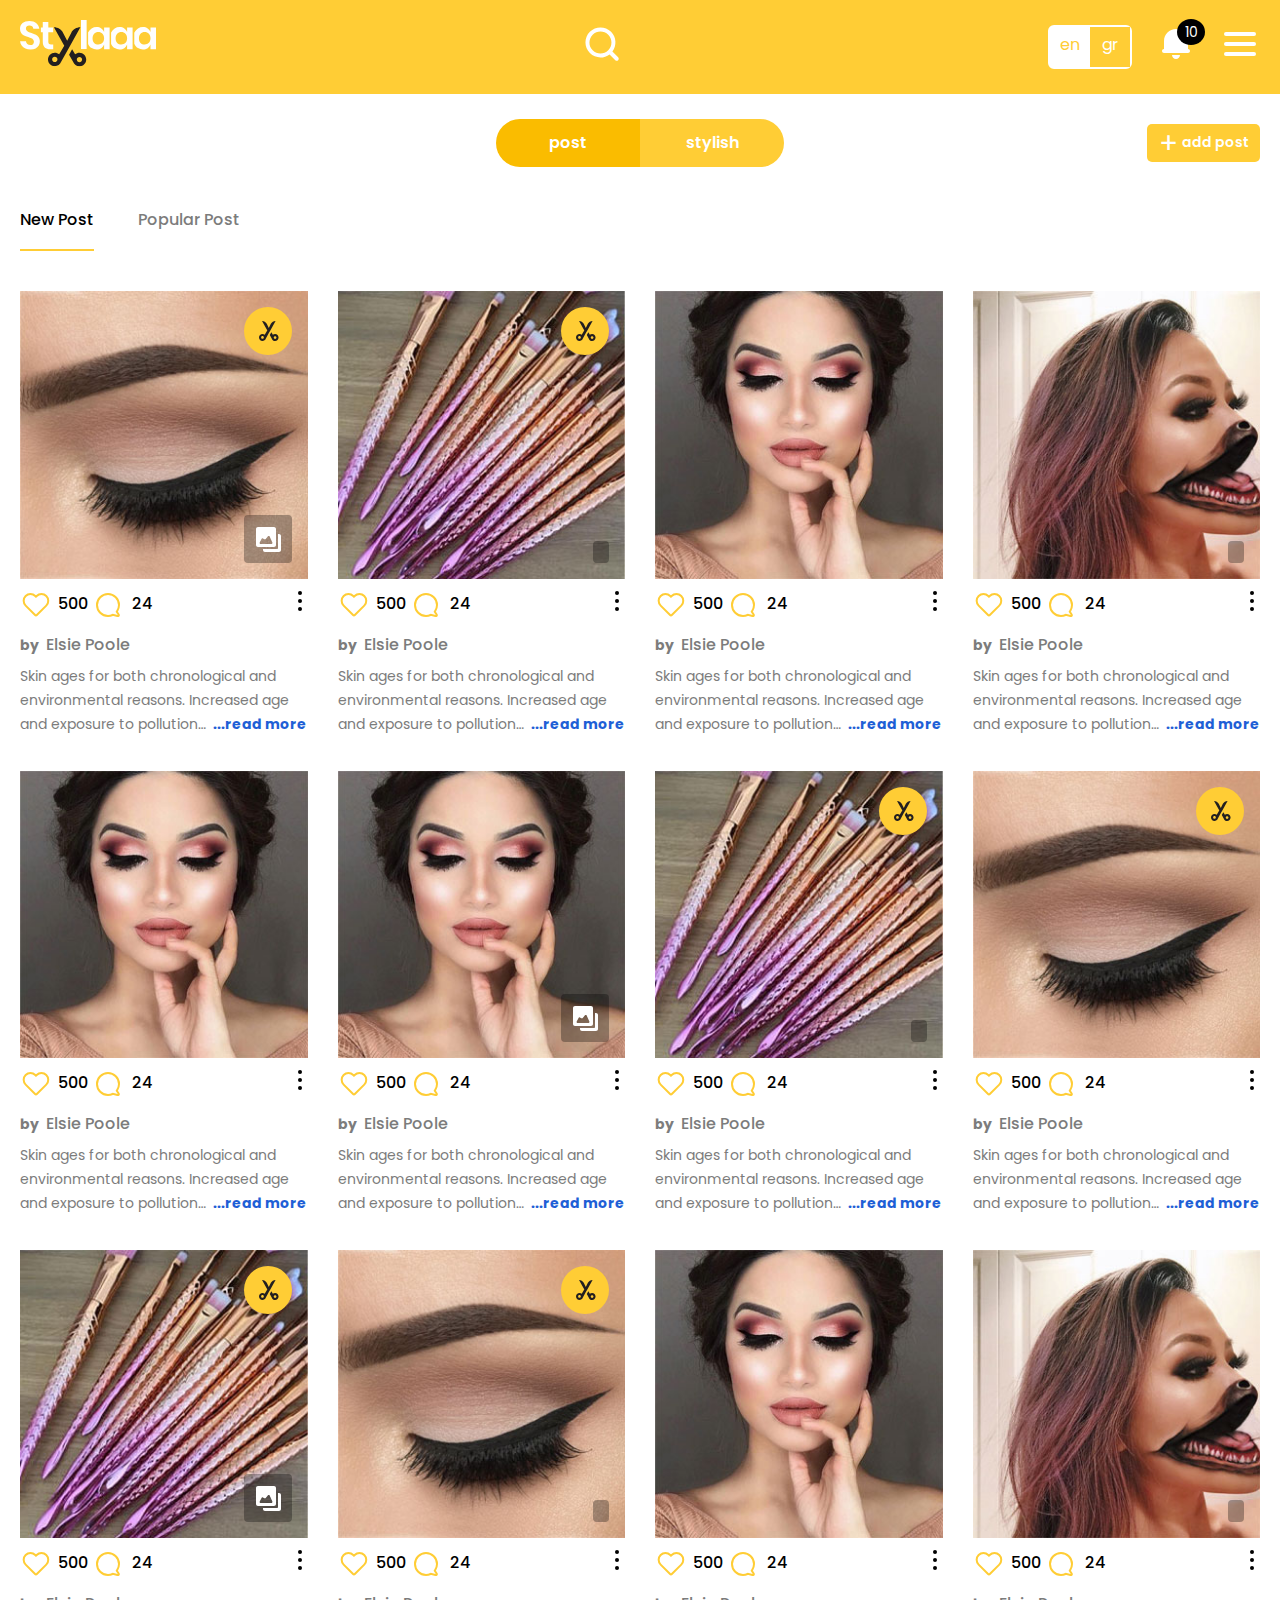
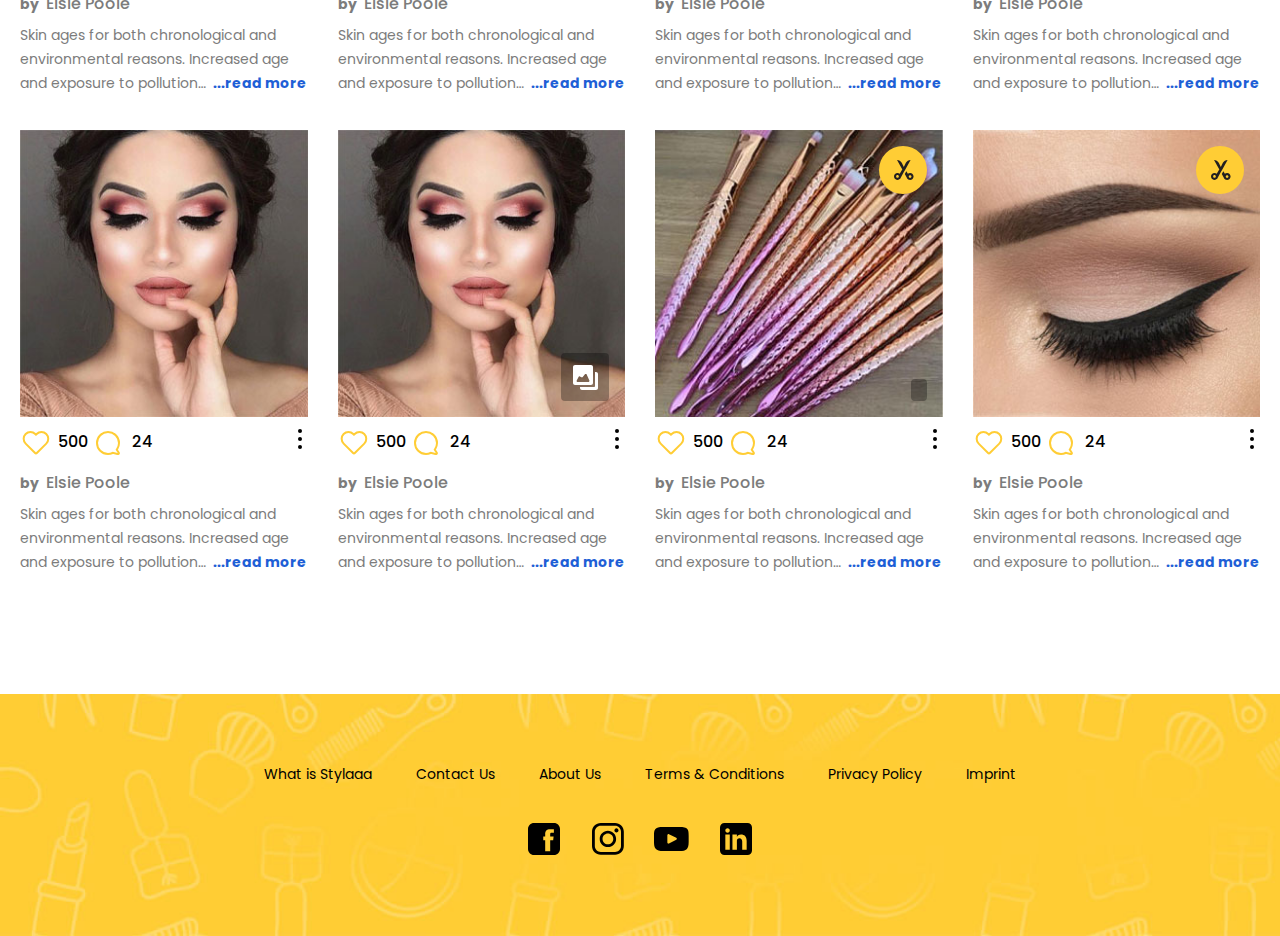
==== commit 475f83e1: "Add files via upload" ====
--- a/index.html
+++ b/index.html
@@ -438,7 +438,7 @@
                                     <div class="middle-navigation">
                                         <ul>
                                             <li><a href="#" title="Home">Home</a></li>
-                                            <li><a href="post.html" title="My Profile">My Profile</a></li>
+                                            <li><a href="Post.html" title="My Profile">My Profile</a></li>
                                             <li><a href="#" title="Logout">Logout</a></li>
                                         </ul>
                                     </div>
--- a/css/style.css
+++ b/css/style.css
@@ -1382,6 +1382,7 @@
     background: #000;
     width: 30px;
     height: 30px;
+    display: none;
     text-align: center;
 }
 .sallon-top {
